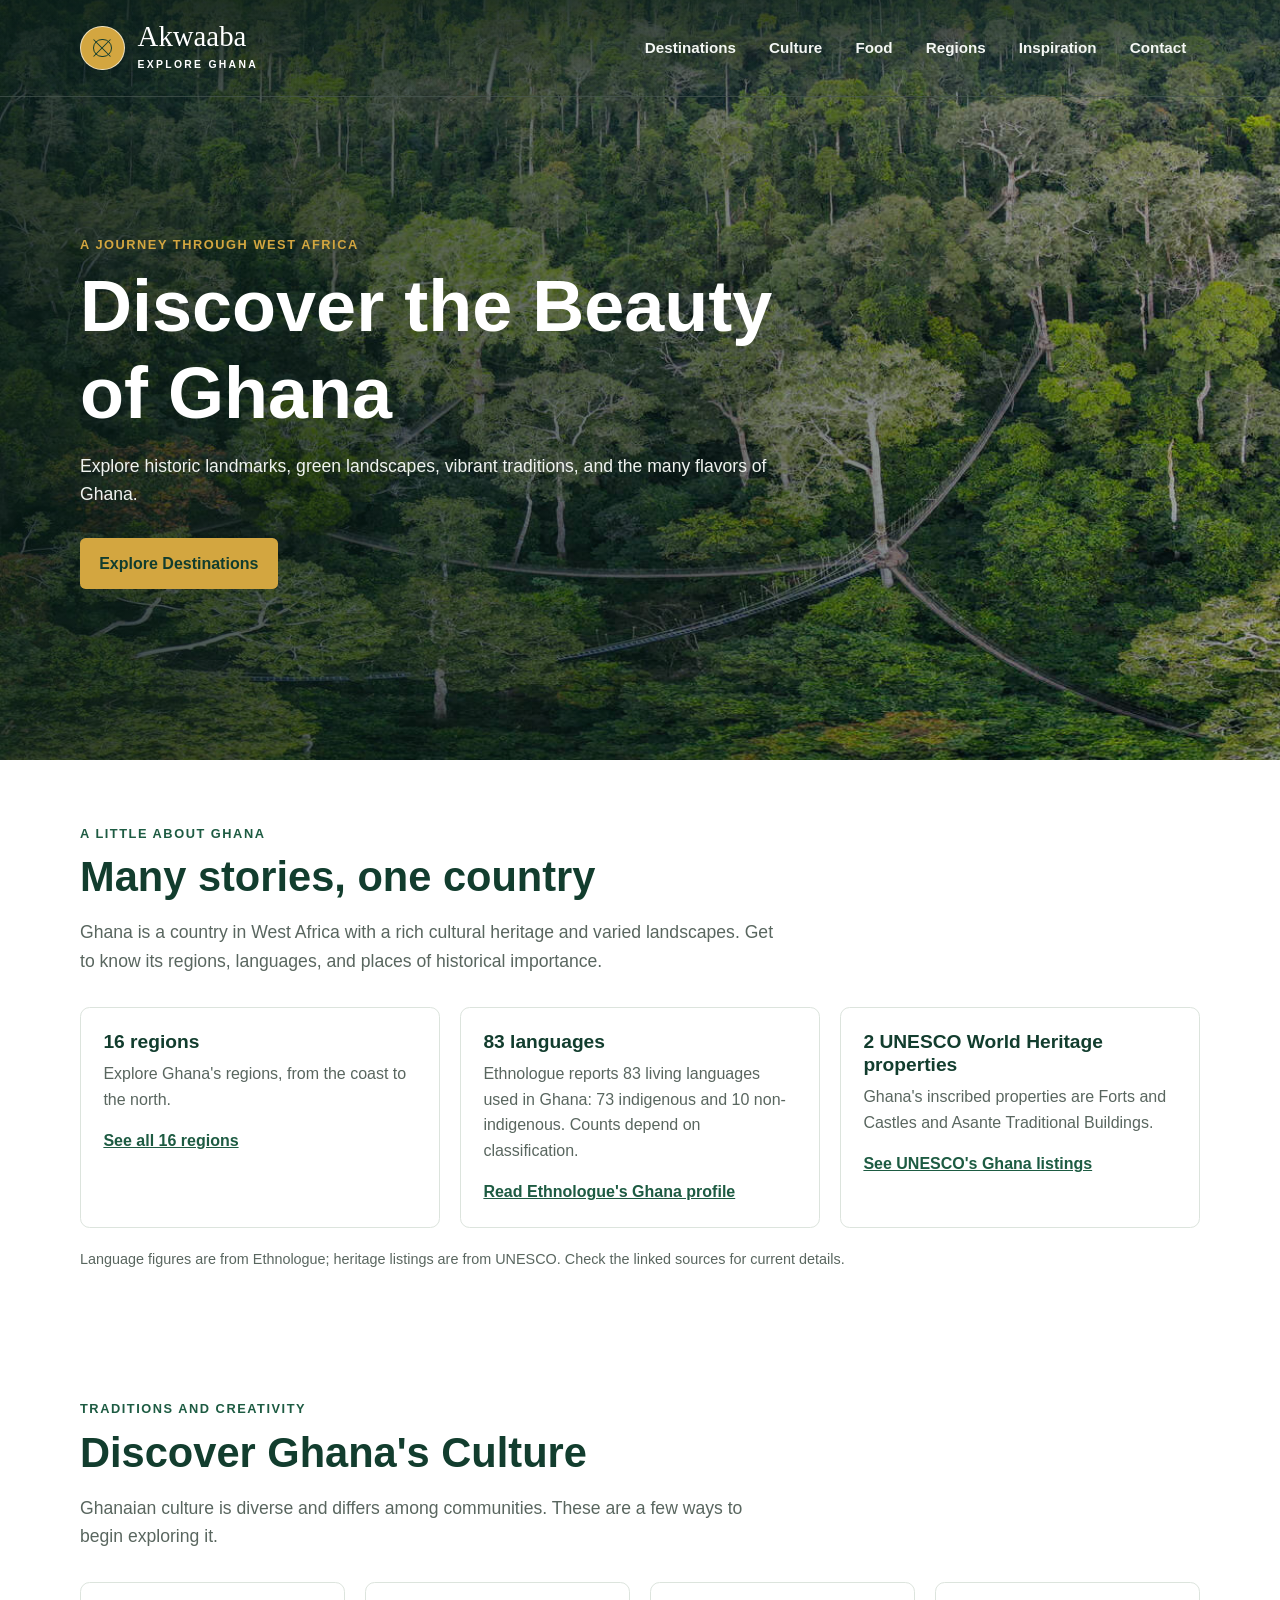
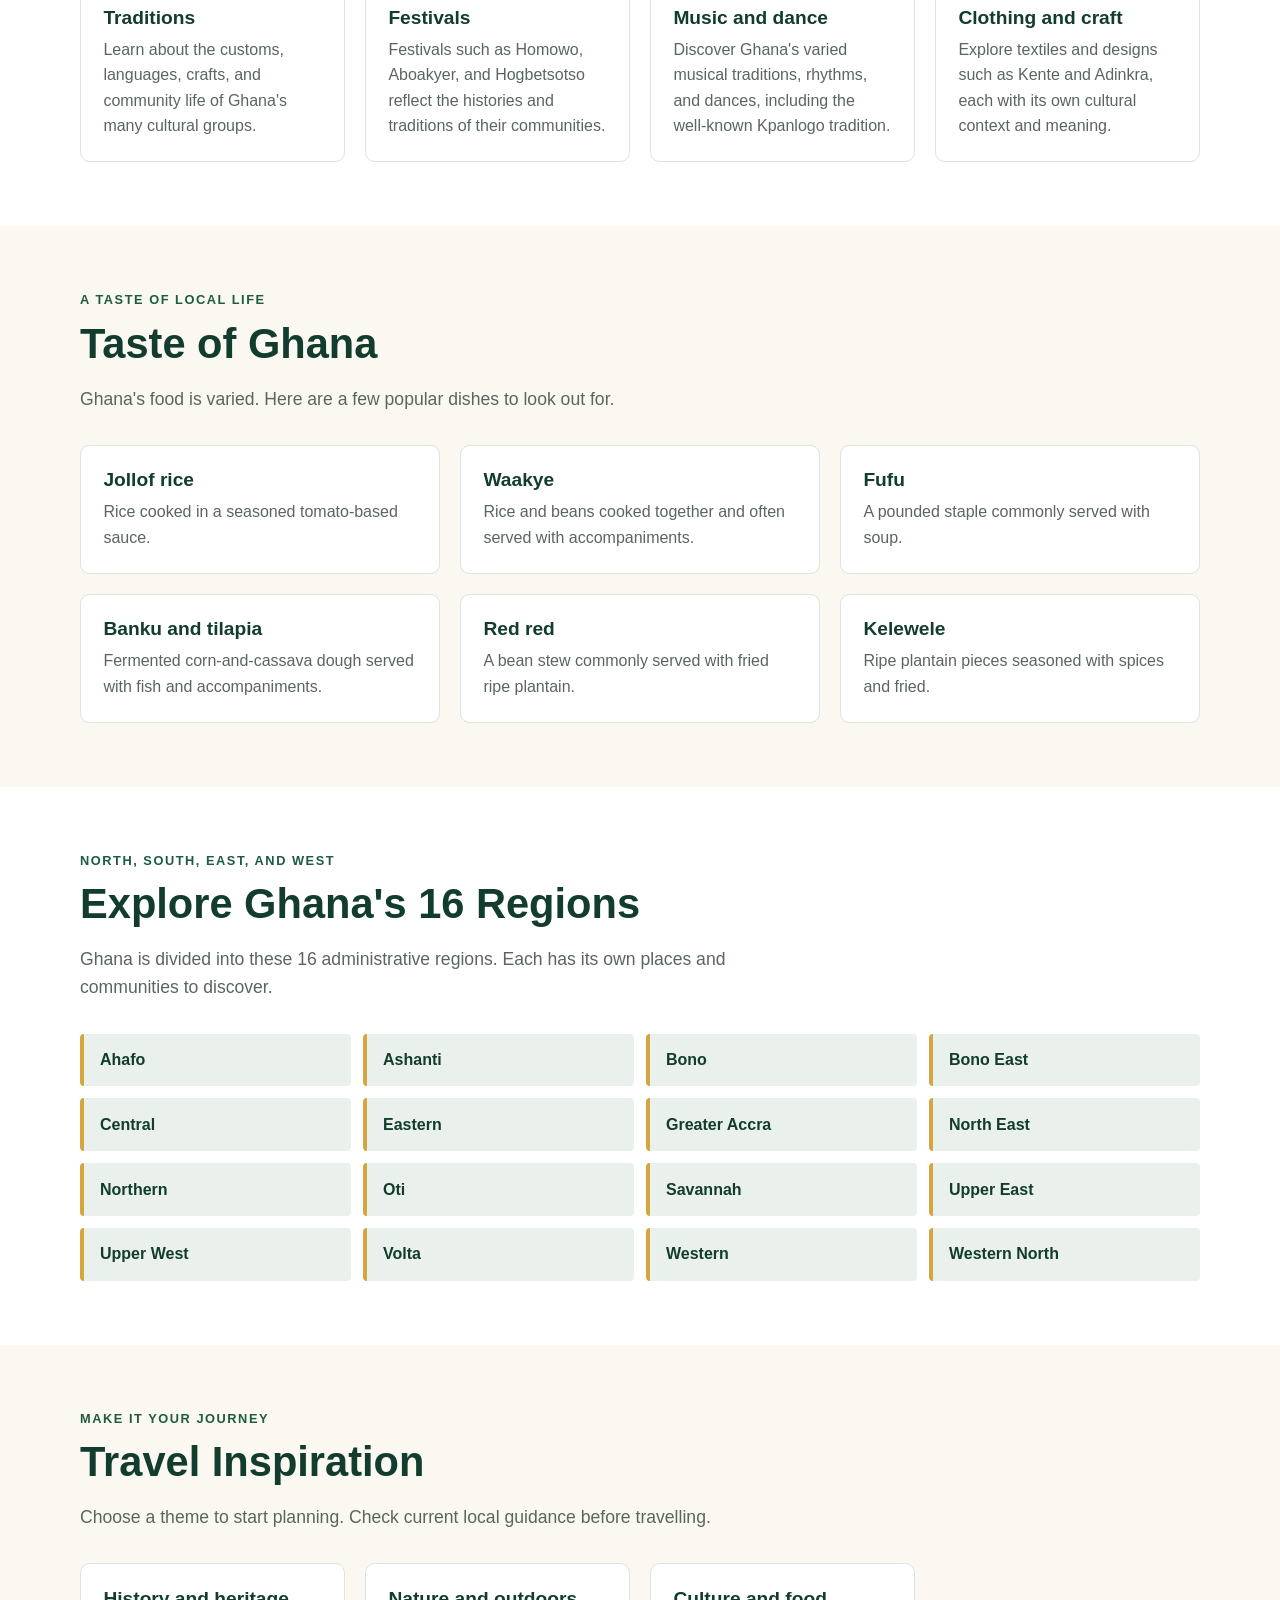
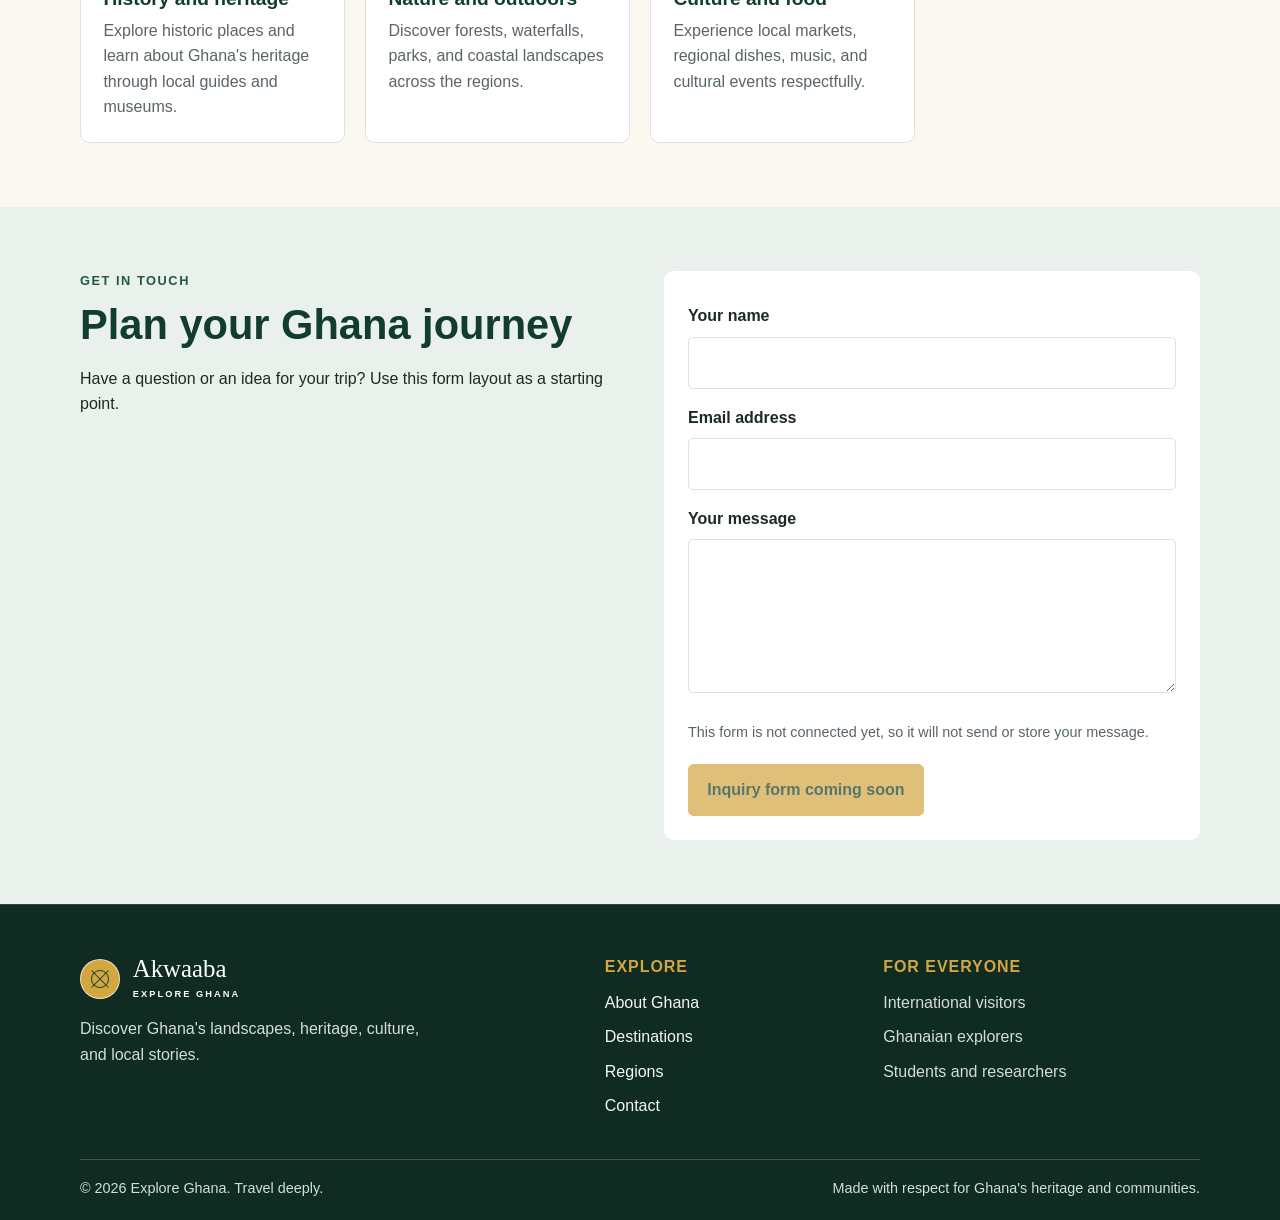
==== index.html @ a8bf970f "Add Explore Ghana tourism website Co-authored-by: Copilot <223556219+Copilot@users.noreply.github.co" ====
<!DOCTYPE html>
<html lang="en">
<head>
    <meta charset="UTF-8">
    <meta name="viewport" content="width=device-width, initial-scale=1.0">
    <title>Explore Ghana | Discover the Beauty of Ghana</title>
    <meta name="description" content="Explore Ghana's destinations, culture, food, regions, and heritage.">
    <link rel="stylesheet" href="index.css">
</head>
<body>
    <header class="site-header site-header--overlay">
        <div class="container header-content">
            <a class="brand" href="#home" aria-label="Akwaaba — Explore Ghana home">
                <span class="brand-mark" aria-hidden="true"><span></span></span>
                <span class="brand-copy">
                    <span class="brand-name">Akwaaba</span>
                    <span class="brand-tagline">Explore Ghana</span>
                </span>
            </a>
            <nav aria-label="Main navigation">
                <ul class="navigation">
                    <li><a href="destinations.html">Destinations</a></li>
                    <li><a href="#culture">Culture</a></li>
                    <li><a href="#food">Food</a></li>
                    <li><a href="#regions">Regions</a></li>
                    <li><a href="#inspiration">Inspiration</a></li>
                    <li><a href="#contact">Contact</a></li>
                </ul>
                <details class="mobile-menu">
                    <summary aria-label="Open or close the main menu">
                        <span class="menu-icon" aria-hidden="true"></span>
                    </summary>
                    <ul class="mobile-navigation">
                        <li><a href="destinations.html">Destinations</a></li>
                        <li><a href="#culture">Culture</a></li>
                        <li><a href="#food">Food</a></li>
                        <li><a href="#regions">Regions</a></li>
                        <li><a href="#inspiration">Inspiration</a></li>
                        <li><a href="#contact">Contact</a></li>
                    </ul>
                </details>
            </nav>
        </div>
    </header>

    <main>
        <section class="hero" id="home">
            <div class="container hero-content">
                <p class="eyebrow">A journey through West Africa</p>
                <h1>Discover the Beauty of Ghana</h1>
                <p class="hero-intro">Explore historic landmarks, green landscapes, vibrant traditions, and the many flavors of Ghana.</p>
                <a class="button" href="destinations.html">Explore Destinations</a>
            </div>
        </section>

        <section class="section" id="about">
            <div class="container">
                <p class="eyebrow">A little about Ghana</p>
                <h2>Many stories, one country</h2>
                <p class="section-intro">Ghana is a country in West Africa with a rich cultural heritage and varied landscapes. Get to know its regions, languages, and places of historical importance.</p>
                <div class="fact-grid">
                    <article class="fact-card">
                        <h3>16 regions</h3>
                        <p>Explore Ghana's regions, from the coast to the north.</p>
                        <a href="#regions">See all 16 regions</a>
                    </article>
                    <article class="fact-card">
                        <h3>83 languages</h3>
                        <p>Ethnologue reports 83 living languages used in Ghana: 73 indigenous and 10 non-indigenous. Counts depend on classification.</p>
                        <a href="https://www.ethnologue.com/country/GH/" target="_blank" rel="noopener noreferrer">Read Ethnologue's Ghana profile</a>
                    </article>
                    <article class="fact-card">
                        <h3>2 UNESCO World Heritage properties</h3>
                        <p>Ghana's inscribed properties are Forts and Castles and Asante Traditional Buildings.</p>
                        <a href="https://whc.unesco.org/en/statesparties/gh" target="_blank" rel="noopener noreferrer">See UNESCO's Ghana listings</a>
                    </article>
                </div>
                <p class="source-note">Language figures are from Ethnologue; heritage listings are from UNESCO. Check the linked sources for current details.</p>
            </div>
        </section>

        <section class="section" id="culture">
            <div class="container">
                <p class="eyebrow">Traditions and creativity</p>
                <h2>Discover Ghana's Culture</h2>
                <p class="section-intro">Ghanaian culture is diverse and differs among communities. These are a few ways to begin exploring it.</p>
                <div class="topic-grid">
                    <article class="topic-card">
                        <h3>Traditions</h3>
                        <p>Learn about the customs, languages, crafts, and community life of Ghana's many cultural groups.</p>
                    </article>
                    <article class="topic-card">
                        <h3>Festivals</h3>
                        <p>Festivals such as Homowo, Aboakyer, and Hogbetsotso reflect the histories and traditions of their communities.</p>
                    </article>
                    <article class="topic-card">
                        <h3>Music and dance</h3>
                        <p>Discover Ghana's varied musical traditions, rhythms, and dances, including the well-known Kpanlogo tradition.</p>
                    </article>
                    <article class="topic-card">
                        <h3>Clothing and craft</h3>
                        <p>Explore textiles and designs such as Kente and Adinkra, each with its own cultural context and meaning.</p>
                    </article>
                </div>
            </div>
        </section>

        <section class="section section-soft" id="food">
            <div class="container">
                <p class="eyebrow">A taste of local life</p>
                <h2>Taste of Ghana</h2>
                <p class="section-intro">Ghana's food is varied. Here are a few popular dishes to look out for.</p>
                <div class="food-list">
                    <article class="food-item">
                        <h3>Jollof rice</h3>
                        <p>Rice cooked in a seasoned tomato-based sauce.</p>
                    </article>
                    <article class="food-item">
                        <h3>Waakye</h3>
                        <p>Rice and beans cooked together and often served with accompaniments.</p>
                    </article>
                    <article class="food-item">
                        <h3>Fufu</h3>
                        <p>A pounded staple commonly served with soup.</p>
                    </article>
                    <article class="food-item">
                        <h3>Banku and tilapia</h3>
                        <p>Fermented corn-and-cassava dough served with fish and accompaniments.</p>
                    </article>
                    <article class="food-item">
                        <h3>Red red</h3>
                        <p>A bean stew commonly served with fried ripe plantain.</p>
                    </article>
                    <article class="food-item">
                        <h3>Kelewele</h3>
                        <p>Ripe plantain pieces seasoned with spices and fried.</p>
                    </article>
                </div>
            </div>
        </section>

        <section class="section" id="regions">
            <div class="container">
                <p class="eyebrow">North, south, east, and west</p>
                <h2>Explore Ghana's 16 Regions</h2>
                <p class="section-intro">Ghana is divided into these 16 administrative regions. Each has its own places and communities to discover.</p>
                <ul class="region-list">
                    <li><a href="destinations.html#region-ahafo">Ahafo</a></li>
                    <li><a href="destinations.html#region-ashanti">Ashanti</a></li>
                    <li><a href="destinations.html#region-bono">Bono</a></li>
                    <li><a href="destinations.html#region-bono-east">Bono East</a></li>
                    <li><a href="destinations.html#region-central">Central</a></li>
                    <li><a href="destinations.html#region-eastern">Eastern</a></li>
                    <li><a href="destinations.html#region-greater-accra">Greater Accra</a></li>
                    <li><a href="destinations.html#region-north-east">North East</a></li>
                    <li><a href="destinations.html#region-northern">Northern</a></li>
                    <li><a href="destinations.html#region-oti">Oti</a></li>
                    <li><a href="destinations.html#region-savannah">Savannah</a></li>
                    <li><a href="destinations.html#region-upper-east">Upper East</a></li>
                    <li><a href="destinations.html#region-upper-west">Upper West</a></li>
                    <li><a href="destinations.html#region-volta">Volta</a></li>
                    <li><a href="destinations.html#region-western">Western</a></li>
                    <li><a href="destinations.html#region-western-north">Western North</a></li>
                </ul>
            </div>
        </section>

        <section class="section section-soft" id="inspiration">
            <div class="container">
                <p class="eyebrow">Make it your journey</p>
                <h2>Travel Inspiration</h2>
                <p class="section-intro">Choose a theme to start planning. Check current local guidance before travelling.</p>
                <div class="topic-grid">
                    <article class="topic-card">
                        <h3>History and heritage</h3>
                        <p>Explore historic places and learn about Ghana's heritage through local guides and museums.</p>
                    </article>
                    <article class="topic-card">
                        <h3>Nature and outdoors</h3>
                        <p>Discover forests, waterfalls, parks, and coastal landscapes across the regions.</p>
                    </article>
                    <article class="topic-card">
                        <h3>Culture and food</h3>
                        <p>Experience local markets, regional dishes, music, and cultural events respectfully.</p>
                    </article>
                </div>
            </div>
        </section>

        <section class="section contact-section" id="contact">
            <div class="container contact-layout">
                <div>
                    <p class="eyebrow">Get in touch</p>
                    <h2>Plan your Ghana journey</h2>
                    <p>Have a question or an idea for your trip? Use this form layout as a starting point.</p>
                </div>
                <form class="contact-form" aria-describedby="form-note">
                    <label for="visitor-name">Your name</label>
                    <input id="visitor-name" name="name" type="text" autocomplete="name" required>

                    <label for="visitor-email">Email address</label>
                    <input id="visitor-email" name="email" type="email" autocomplete="email" required>

                    <label for="visitor-message">Your message</label>
                    <textarea id="visitor-message" name="message" rows="5" required></textarea>

                    <p id="form-note" class="form-note">This form is not connected yet, so it will not send or store your message.</p>
                    <button class="button" type="button" disabled>Inquiry form coming soon</button>
                </form>
            </div>
        </section>
    </main>

    <footer class="site-footer">
        <div class="container footer-content">
            <div class="footer-main">
                <div class="footer-about">
                    <a class="brand footer-brand" href="#home" aria-label="Akwaaba — Explore Ghana home">
                        <span class="brand-mark" aria-hidden="true"><span></span></span>
                        <span class="brand-copy">
                            <span class="brand-name">Akwaaba</span>
                            <span class="brand-tagline">Explore Ghana</span>
                        </span>
                    </a>
                    <p>Discover Ghana's landscapes, heritage, culture, and local stories.</p>
                </div>
                <nav class="footer-navigation" aria-label="Footer navigation">
                    <h2 class="footer-heading">Explore</h2>
                    <ul class="footer-links">
                        <li><a href="#about">About Ghana</a></li>
                        <li><a href="destinations.html">Destinations</a></li>
                        <li><a href="#regions">Regions</a></li>
                        <li><a href="#contact">Contact</a></li>
                    </ul>
                </nav>
                <div class="footer-navigation">
                    <h2 class="footer-heading">For everyone</h2>
                    <ul class="footer-links footer-audience">
                        <li>International visitors</li>
                        <li>Ghanaian explorers</li>
                        <li>Students and researchers</li>
                    </ul>
                </div>
            </div>
            <div class="footer-bottom">
                <p class="copyright">&copy; 2026 Explore Ghana. Travel deeply.</p>
                <p class="footer-respect">Made with respect for Ghana's heritage and communities.</p>
            </div>
        </div>
    </footer>
</body>
</html>
---- index.css ----
:root {
    color-scheme: light;
    --green-dark: #123d2e;
    --green: #1d5b42;
    --green-light: #eaf1ec;
    --gold: #d3a640;
    --cream: #faf8f1;
    --white: #ffffff;
    --ink: #1d2923;
    --muted: #59665f;
    --border: #dce4dd;
}

* {
    box-sizing: border-box;
}

html {
    scroll-behavior: smooth;
    scroll-padding-top: 6rem;
}

body {
    margin: 0;
    color: var(--ink);
    background-color: var(--white);
    font-family: Arial, Helvetica, sans-serif;
    line-height: 1.6;
}

a {
    color: var(--green);
}

a:hover {
    color: var(--green-dark);
}

a:focus-visible,
button:focus-visible,
input:focus-visible,
textarea:focus-visible,
summary:focus-visible {
    outline: 3px solid var(--gold);
    outline-offset: 3px;
}

.container {
    width: min(1120px, calc(100% - 2rem));
    margin: 0 auto;
}

.site-header {
    position: sticky;
    z-index: 10;
    top: 0;
    border-bottom: 1px solid rgb(255 255 255 / 18%);
    background: #123d2e;
    color: var(--white);
    box-shadow: 0 4px 18px rgb(18 61 46 / 12%);
}

.site-header--overlay {
    position: absolute;
    top: 0;
    right: 0;
    left: 0;
    background: linear-gradient(180deg, rgb(8 28 21 / 65%), rgb(8 28 21 / 8%));
    box-shadow: none;
}

.site-header--solid {
    border-bottom: 3px solid var(--gold);
    background: linear-gradient(110deg, #123d2e 0%, #174c36 55%, #1d5b42 100%);
}

.header-content {
    display: flex;
    align-items: center;
    justify-content: space-between;
    gap: 2rem;
    min-height: 6rem;
}

.brand {
    display: inline-flex;
    align-items: center;
    gap: 0.8rem;
    color: var(--white);
    text-decoration: none;
    white-space: nowrap;
}

.brand-mark {
    display: grid;
    width: 2.8rem;
    height: 2.8rem;
    place-items: center;
    border: 1px solid rgb(255 255 255 / 65%);
    border-radius: 50%;
    background-color: var(--gold);
}

.brand-mark span {
    position: relative;
    width: 1.15rem;
    height: 1.15rem;
    border: 1px solid var(--green-dark);
    border-radius: 50%;
}

.brand-mark span::before,
.brand-mark span::after {
    position: absolute;
    top: 50%;
    left: 50%;
    width: 1px;
    height: 1.5rem;
    background-color: var(--green-dark);
    content: "";
    transform: translate(-50%, -50%) rotate(45deg);
}

.brand-mark span::after {
    transform: translate(-50%, -50%) rotate(-45deg);
}

.brand-copy {
    display: flex;
    flex-direction: column;
    align-items: flex-start;
}

.brand-name {
    font-family: Georgia, "Times New Roman", serif;
    font-size: 1.8rem;
    line-height: 1;
}

.brand-tagline {
    margin-top: 0.35rem;
    font-size: 0.65rem;
    font-weight: 700;
    letter-spacing: 0.22em;
    text-transform: uppercase;
}

.brand:hover {
    color: var(--gold);
}

.site-header nav {
    margin-left: auto;
}

.navigation,
.footer-links,
.mobile-navigation {
    display: flex;
    flex-wrap: wrap;
    margin: 0;
    padding: 0;
    list-style: none;
}

.navigation {
    align-items: center;
    justify-content: flex-end;
    gap: 0.35rem;
}

.navigation a,
.footer-links a {
    display: inline-block;
    color: #f4f7f4;
    text-decoration: none;
}

.navigation a {
    padding: 0.55rem 0.8rem;
    border: 1px solid transparent;
    border-radius: 999px;
    font-size: 0.95rem;
    font-weight: 600;
    transition: background-color 180ms ease, border-color 180ms ease, color 180ms ease;
}

.navigation a:hover,
.footer-links a:hover {
    color: var(--gold);
}

.navigation a:hover,
.navigation a[aria-current="page"] {
    border-color: rgb(255 255 255 / 25%);
    background-color: rgb(255 255 255 / 10%);
    color: var(--white);
}

.mobile-menu {
    display: none;
    position: relative;
}

.mobile-menu summary {
    display: grid;
    width: 2.8rem;
    height: 2.8rem;
    place-items: center;
    border: 1px solid rgb(255 255 255 / 65%);
    border-radius: 50%;
    cursor: pointer;
    list-style: none;
}

.mobile-menu summary::-webkit-details-marker {
    display: none;
}

.menu-icon,
.menu-icon::before,
.menu-icon::after {
    display: block;
    width: 1.1rem;
    height: 2px;
    border-radius: 2px;
    background-color: var(--white);
}

.menu-icon {
    position: relative;
}

.menu-icon::before,
.menu-icon::after {
    position: absolute;
    left: 0;
    content: "";
}

.menu-icon::before {
    top: -0.35rem;
}

.menu-icon::after {
    top: 0.35rem;
}

.mobile-navigation {
    position: absolute;
    top: calc(100% + 0.75rem);
    right: 0;
    z-index: 12;
    min-width: 13rem;
    flex-direction: column;
    gap: 0.2rem;
    padding: 0.65rem;
    border: 1px solid rgb(255 255 255 / 15%);
    border-radius: 0.6rem;
    background-color: var(--green-dark);
    box-shadow: 0 12px 30px rgb(0 0 0 / 25%);
}

.mobile-navigation a {
    display: block;
    padding: 0.65rem 0.75rem;
    border-radius: 0.3rem;
    color: var(--white);
    text-decoration: none;
}

.mobile-navigation a:hover,
.mobile-navigation a[aria-current="page"] {
    background-color: rgb(255 255 255 / 10%);
    color: var(--gold);
}

.hero {
    padding: 4rem 0 3rem;
    background-color: var(--cream);
}

.hero:not(.destination-hero) {
    display: flex;
    min-height: min(760px, 100svh);
    align-items: center;
    padding: 9rem 0 5rem;
    background-color: var(--green-dark);
    background-image:
        linear-gradient(90deg, rgb(8 28 21 / 78%), rgb(8 28 21 / 33%)),
        url("images/Kakum National park/01.jpg");
    background-position: center;
    background-size: cover;
    color: var(--white);
}

.hero-content {
    padding-bottom: 2rem;
}

.hero:not(.destination-hero) .hero-content {
    padding-bottom: 0;
}

.hero:not(.destination-hero) h1 {
    color: var(--white);
}

.hero:not(.destination-hero) .eyebrow {
    color: var(--gold);
}

.hero:not(.destination-hero) .hero-intro {
    color: #f0f3f0;
}

.eyebrow {
    margin: 0 0 0.5rem;
    color: var(--green);
    font-size: 0.8rem;
    font-weight: 700;
    letter-spacing: 0.12em;
    text-transform: uppercase;
}

h1,
h2,
h3,
p {
    margin-top: 0;
}

h1,
h2,
h3 {
    line-height: 1.2;
}

h1 {
    max-width: 760px;
    margin-bottom: 1rem;
    color: var(--green-dark);
    font-size: clamp(2.4rem, 6vw, 4.5rem);
}

h2 {
    margin-bottom: 1rem;
    color: var(--green-dark);
    font-size: clamp(1.8rem, 4vw, 2.6rem);
}

h3 {
    margin-bottom: 0.5rem;
    color: var(--green-dark);
    font-size: 1.2rem;
}

.hero-intro,
.section-intro {
    max-width: 700px;
    color: var(--muted);
    font-size: 1.1rem;
}

.button {
    display: inline-block;
    margin-top: 0.75rem;
    padding: 0.8rem 1.2rem;
    border: 0;
    border-radius: 0.35rem;
    background-color: var(--gold);
    color: var(--green-dark);
    font: inherit;
    font-weight: 700;
    text-align: center;
    text-decoration: none;
    transition: background-color 180ms ease, transform 180ms ease;
}

.button:hover {
    transform: translateY(-2px);
    background-color: #e2bb5d;
    color: var(--green-dark);
}

.button:disabled {
    cursor: not-allowed;
    opacity: 0.7;
    transform: none;
}

.photo-placeholder {
    display: grid;
    min-height: 210px;
    place-items: center;
    padding: 1.25rem;
    border-radius: 0.6rem;
    background: linear-gradient(135deg, #dce8df, #b9d0be 55%, #e8d8a8);
    color: var(--green-dark);
    text-align: center;
}

.photo-placeholder p {
    margin: 0;
    padding: 0.5rem 0.75rem;
    border-radius: 0.25rem;
    background-color: rgb(255 255 255 / 85%);
    font-weight: 700;
}

.section {
    padding: 4rem 0;
}

.section-soft {
    background-color: var(--cream);
}

.fact-grid,
.card-grid,
.topic-grid,
.food-list {
    display: grid;
    gap: 1.25rem;
    margin-top: 2rem;
}

.fact-grid {
    grid-template-columns: repeat(3, minmax(0, 1fr));
}

.fact-card,
.destination-card,
.topic-card,
.food-item {
    overflow: hidden;
    border: 1px solid var(--border);
    border-radius: 0.6rem;
    background-color: var(--white);
}

.fact-card,
.topic-card,
.food-item {
    padding: 1.4rem;
}

.fact-card p,
.destination-card p,
.topic-card p,
.food-item p {
    color: var(--muted);
}

.fact-card a {
    font-weight: 700;
}

.source-note,
.form-note {
    margin: 1.25rem 0 0;
    color: var(--muted);
    font-size: 0.9rem;
}

.card-grid {
    grid-template-columns: repeat(2, minmax(0, 1fr));
}

.card-content {
    padding: 1.25rem;
}

.card-content p:last-child,
.fact-card p:last-child,
.topic-card p:last-child,
.food-item p:last-child {
    margin-bottom: 0;
}

.card-location {
    margin-bottom: 0.4rem;
    color: var(--green);
    font-size: 0.85rem;
    font-weight: 700;
}

.topic-grid {
    grid-template-columns: repeat(4, minmax(0, 1fr));
}

.food-list {
    grid-template-columns: repeat(3, minmax(0, 1fr));
}

.region-list {
    display: grid;
    grid-template-columns: repeat(4, minmax(0, 1fr));
    gap: 0.75rem;
    margin: 2rem 0 0;
    padding: 0;
    list-style: none;
}

.region-list li {
    padding: 0.85rem 1rem;
    border-left: 4px solid var(--gold);
    border-radius: 0.25rem;
    background-color: var(--green-light);
    font-weight: 700;
}

.region-list a {
    display: block;
    color: var(--green-dark);
    text-decoration: none;
}

.region-list a:hover {
    color: var(--green);
    text-decoration: underline;
}

.destination-hero {
    padding: 3rem 0 1rem;
    background-color: var(--white);
}

.destination-hero .hero-content {
    padding-bottom: 0;
    text-align: center;
}

.destination-hero h1 {
    max-width: none;
    margin-bottom: 0.55rem;
    color: #111111;
    font-size: clamp(2rem, 4vw, 3rem);
}

.destination-hero h1 span {
    color: #efa51a;
}

.destination-hero .hero-intro {
    max-width: none;
    margin-bottom: 0;
    color: #737681;
    font-size: 1.05rem;
}

.region-picker-section {
    padding: 1.5rem 0 4rem;
}

.region-picker {
    display: grid;
    grid-template-columns: repeat(3, minmax(0, 1fr));
    gap: 1.25rem;
}

.region-card {
    position: relative;
    display: block;
    overflow: hidden;
    aspect-ratio: 1 / 1.05;
    border-radius: 1.25rem;
    background: linear-gradient(145deg, #617b62, #1d392c 70%);
    box-shadow: 0 5px 12px rgb(22 34 27 / 22%);
    color: var(--white);
    isolation: isolate;
    text-decoration: none;
    transition: box-shadow 180ms ease, transform 180ms ease;
}

.region-card::after {
    position: absolute;
    z-index: 1;
    background: linear-gradient(180deg, transparent 35%, rgb(0 0 0 / 82%) 100%);
    content: "";
    inset: 0;
}

.region-card img {
    position: absolute;
    z-index: -1;
    width: 100%;
    height: 100%;
    object-fit: cover;
    transition: transform 250ms ease;
}

.region-card:hover {
    box-shadow: 0 10px 24px rgb(22 34 27 / 26%);
    color: var(--white);
    transform: translateY(-3px);
}

.region-card:hover img {
    transform: scale(1.04);
}

.region-card:focus-visible {
    outline-offset: 4px;
}

.region-card-placeholder {
    position: absolute;
    display: grid;
    width: 100%;
    height: 100%;
    place-items: center;
    padding: 1rem;
    color: rgb(255 255 255 / 78%);
    font-size: 0.9rem;
    text-align: center;
}

.region-card-content {
    position: absolute;
    z-index: 2;
    right: 1.25rem;
    bottom: 1.25rem;
    left: 1.25rem;
    display: grid;
    gap: 0.55rem;
}

.region-card-name {
    font-size: clamp(0.95rem, 1.4vw, 1.2rem);
    font-weight: 700;
    line-height: 1.35;
    text-transform: uppercase;
}

.region-card-action {
    display: inline-flex;
    align-items: center;
    gap: 0.5rem;
    font-size: 0.95rem;
    font-weight: 600;
}

.region-card-action span {
    font-size: 1.3rem;
    line-height: 1;
}

.destination-list-heading {
    font-size: clamp(1.7rem, 3vw, 2.2rem);
}

.region-destinations {
    padding-top: 2rem;
    scroll-margin-top: 6rem;
}

.region-destinations h2 {
    padding-bottom: 0.5rem;
    border-bottom: 2px solid var(--gold);
}

.region-empty {
    color: var(--muted);
}

.destination-list {
    display: grid;
    grid-template-columns: repeat(2, minmax(0, 1fr));
    align-items: start;
    gap: 1rem;
    margin: 1.25rem 0 2rem;
}

.destination-card {
    scroll-margin-top: 6rem;
}

.destination-card summary {
    display: flex;
    align-items: baseline;
    justify-content: space-between;
    gap: 0.75rem;
    padding: 1.25rem;
    color: var(--green-dark);
    cursor: pointer;
    font-size: 1.1rem;
    font-weight: 700;
    list-style: none;
}

.destination-card summary::-webkit-details-marker {
    display: none;
}

.destination-card summary::after {
    color: var(--green);
    content: "+";
    font-size: 1.4rem;
}

.destination-card[open] summary::after {
    content: "−";
}

.destination-card summary:hover {
    background-color: var(--green-light);
}

.destination-card summary .card-location {
    flex-shrink: 0;
    font-size: 0.85rem;
}

.detail-content {
    padding: 1.25rem;
    border-top: 1px solid var(--border);
}

.detail-content h3 {
    margin-top: 1rem;
    font-size: 1rem;
}

.detail-content h3:first-child {
    margin-top: 0;
}

.photo-file-list {
    display: grid;
    grid-template-columns: repeat(3, minmax(0, 1fr));
    gap: 0.75rem;
    margin: 0;
    padding: 0;
    list-style: none;
}

.photo-file-list li {
    display: grid;
    min-height: 100px;
    place-items: center;
    padding: 0.75rem;
    border-radius: 0.35rem;
    background: linear-gradient(135deg, #dce8df, #b9d0be 55%, #e8d8a8);
    color: var(--green-dark);
    font-size: 0.8rem;
    font-weight: 700;
    overflow-wrap: anywhere;
    text-align: center;
}

.photo-gallery {
    display: grid;
    grid-template-columns: repeat(3, minmax(0, 1fr));
    gap: 0.75rem;
}

.photo-gallery figure {
    margin: 0;
    overflow: hidden;
    border: 1px solid var(--border);
    border-radius: 0.35rem;
    background-color: var(--cream);
}

.photo-gallery img {
    display: block;
    width: 100%;
    aspect-ratio: 4 / 3;
    object-fit: cover;
}

.photo-gallery figcaption {
    padding: 0.5rem;
    color: var(--muted);
    font-size: 0.85rem;
}

.text-link {
    font-weight: 700;
}

.read-more {
    margin-bottom: 1.25rem;
    font-size: 0.95rem;
    font-weight: 700;
}

.contact-section {
    background-color: var(--green-light);
}

.contact-layout {
    display: grid;
    grid-template-columns: 1fr 1fr;
    align-items: start;
    gap: 3rem;
}

.contact-form {
    display: grid;
    gap: 0.5rem;
    padding: 1.5rem;
    border-radius: 0.6rem;
    background-color: var(--white);
}

.contact-form label {
    margin-top: 0.5rem;
    font-weight: 700;
}

.contact-form input,
.contact-form textarea {
    width: 100%;
    padding: 0.75rem;
    border: 1px solid var(--border);
    border-radius: 0.3rem;
    color: var(--ink);
    font: inherit;
}

.contact-form textarea {
    resize: vertical;
}

.contact-form .button {
    justify-self: start;
}

.site-footer {
    position: relative;
    overflow: hidden;
    padding: 3.25rem 0 1.25rem;
    border-top: 1px solid rgb(255 255 255 / 12%);
    background: #102b22;
    color: var(--white);
}

.footer-main {
    display: grid;
    grid-template-columns: minmax(0, 1.4fr) minmax(160px, 0.7fr) minmax(190px, 0.9fr);
    gap: 2rem;
    padding-bottom: 2.5rem;
}

.footer-about {
    max-width: 420px;
}

.footer-brand {
    margin-bottom: 0.9rem;
}

.footer-brand .brand-mark {
    width: 2.5rem;
    height: 2.5rem;
}

.footer-brand .brand-name {
    font-size: 1.55rem;
}

.footer-brand .brand-tagline {
    font-size: 0.58rem;
}

.footer-about p {
    max-width: 360px;
    margin-bottom: 0;
    color: #d3ded7;
}

.footer-heading {
    margin: 0 0 0.9rem;
    color: var(--gold);
    font-size: 1rem;
    letter-spacing: 0.06em;
    text-transform: uppercase;
}

.footer-links {
    flex-direction: column;
    align-items: flex-start;
    gap: 0.55rem;
}

.footer-audience {
    color: #d3ded7;
}

.footer-bottom {
    display: flex;
    align-items: center;
    justify-content: space-between;
    gap: 1rem;
    padding-top: 1.1rem;
    border-top: 1px solid rgb(255 255 255 / 20%);
}

.copyright,
.footer-respect {
    margin: 0;
    color: #d3ded7;
    font-size: 0.9rem;
}

@media (max-width: 800px) {
    .header-content {
        align-items: center;
        gap: 1rem;
        min-height: 5.25rem;
        padding: 0.6rem 0;
    }

    .site-header nav {
        width: auto;
        margin-left: auto;
    }

    .navigation {
        display: none;
    }

    .mobile-menu {
        display: block;
    }

    .fact-grid,
    .topic-grid {
        grid-template-columns: repeat(2, minmax(0, 1fr));
    }

    .region-list {
        grid-template-columns: repeat(3, minmax(0, 1fr));
    }

    .region-picker {
        grid-template-columns: repeat(2, minmax(0, 1fr));
    }

    .footer-main {
        grid-template-columns: 1.2fr 0.8fr;
    }

    .footer-about {
        grid-column: 1 / -1;
    }

    .destination-list {
        grid-template-columns: 1fr;
    }

    .photo-gallery {
        grid-template-columns: repeat(2, minmax(0, 1fr));
    }
}

@media (max-width: 560px) {
    .hero:not(.destination-hero) {
        min-height: 80svh;
        padding: 8rem 0 4rem;
        background-position: 58% center;
    }

    .hero.destination-hero,
    .section {
        padding: 3rem 0;
    }

    .region-picker-section {
        padding: 0 0 3rem;
    }

    .region-picker {
        gap: 0.8rem;
    }

    .region-card {
        aspect-ratio: 0.9 / 1;
        border-radius: 0.85rem;
    }

    .region-card-content {
        right: 0.75rem;
        bottom: 0.8rem;
        left: 0.75rem;
        gap: 0.35rem;
    }

    .region-card-name,
    .region-card-action {
        font-size: 0.82rem;
    }

    .region-card-action {
        gap: 0.25rem;
    }

    .brand-mark {
        width: 2.45rem;
        height: 2.45rem;
    }

    .brand-name {
        font-size: 1.55rem;
    }

    .brand-tagline {
        font-size: 0.58rem;
    }

    .card-grid,
    .fact-grid,
    .topic-grid,
    .food-list,
    .contact-layout {
        grid-template-columns: 1fr;
    }

    .region-list {
        grid-template-columns: repeat(2, minmax(0, 1fr));
    }

    .photo-file-list,
    .photo-gallery {
        grid-template-columns: 1fr;
    }

    .footer-main {
        grid-template-columns: 1fr;
        gap: 2rem;
        padding-bottom: 1.75rem;
    }

    .footer-about {
        grid-column: auto;
    }

    .footer-bottom {
        align-items: flex-start;
        flex-direction: column;
    }
}

@media (prefers-reduced-motion: reduce) {
    html {
        scroll-behavior: auto;
    }

    *,
    *::before,
    *::after {
        transition-duration: 0.01ms !important;
    }
}
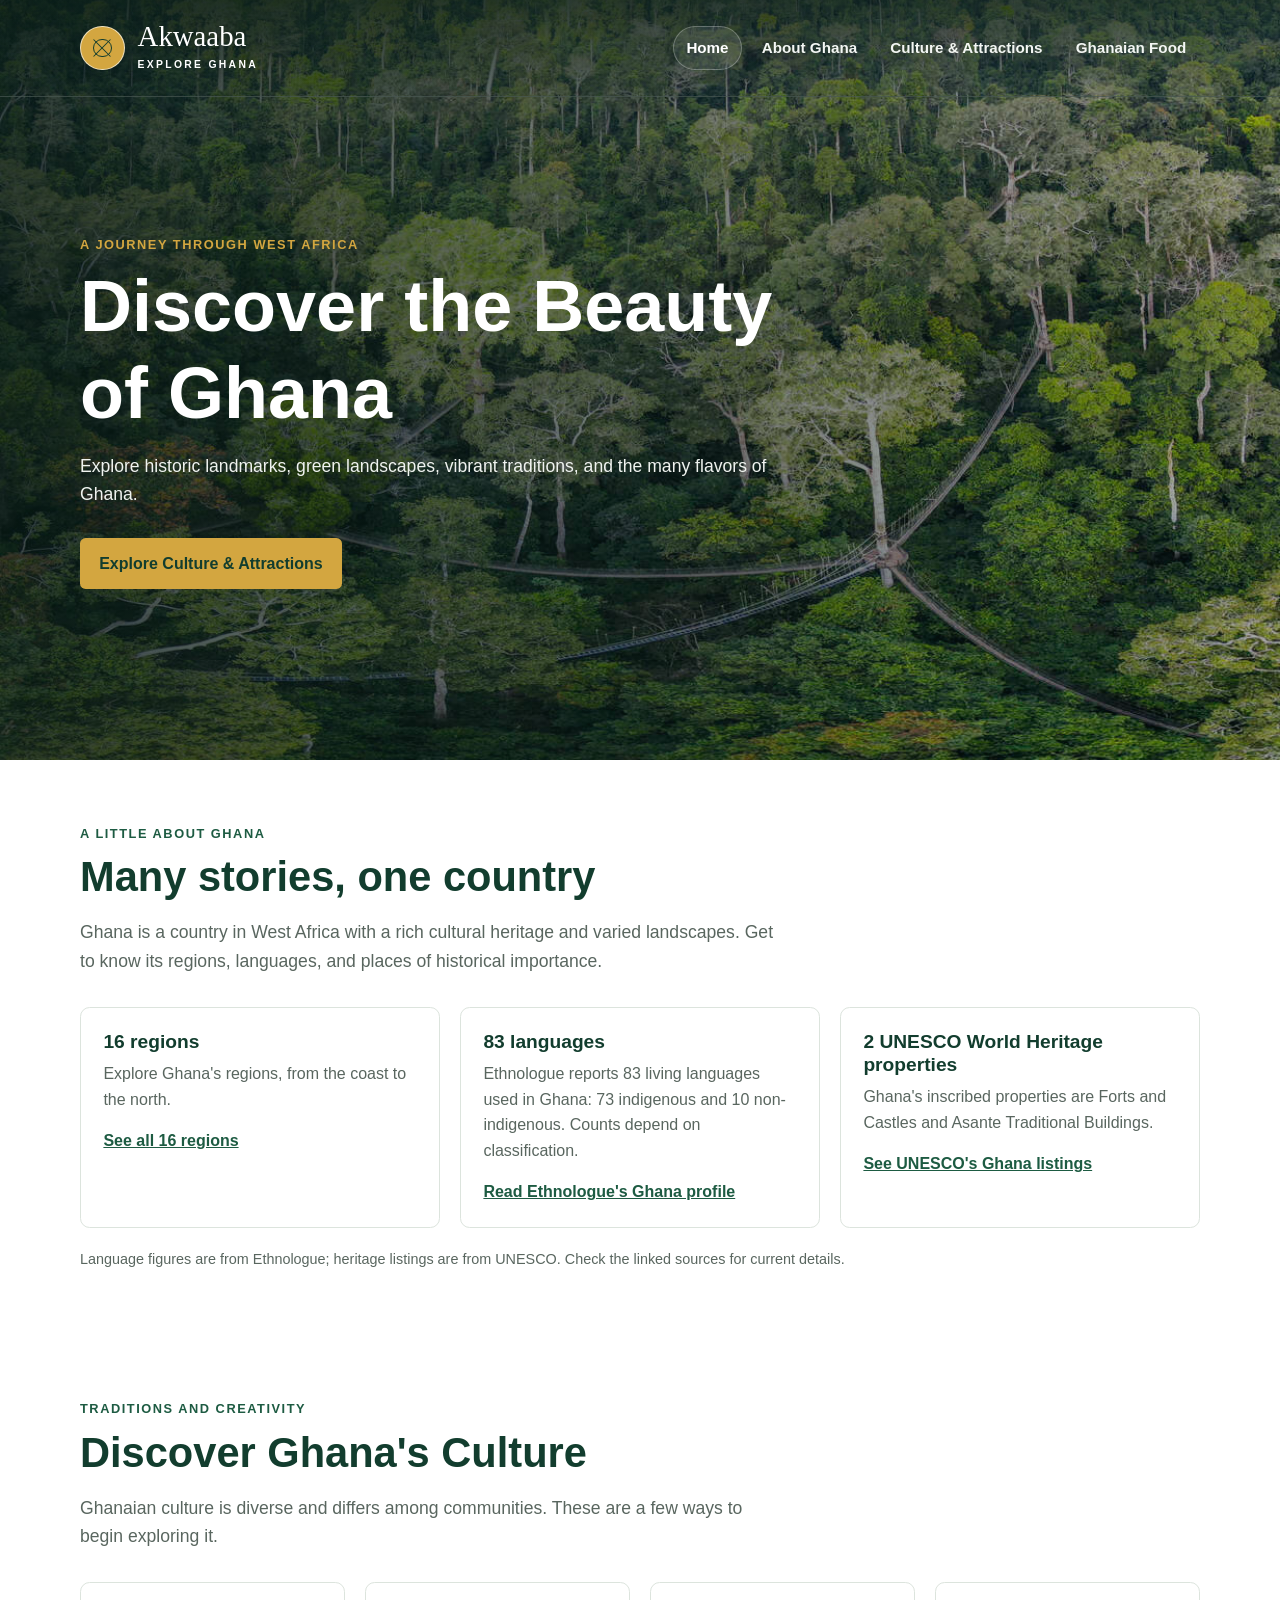
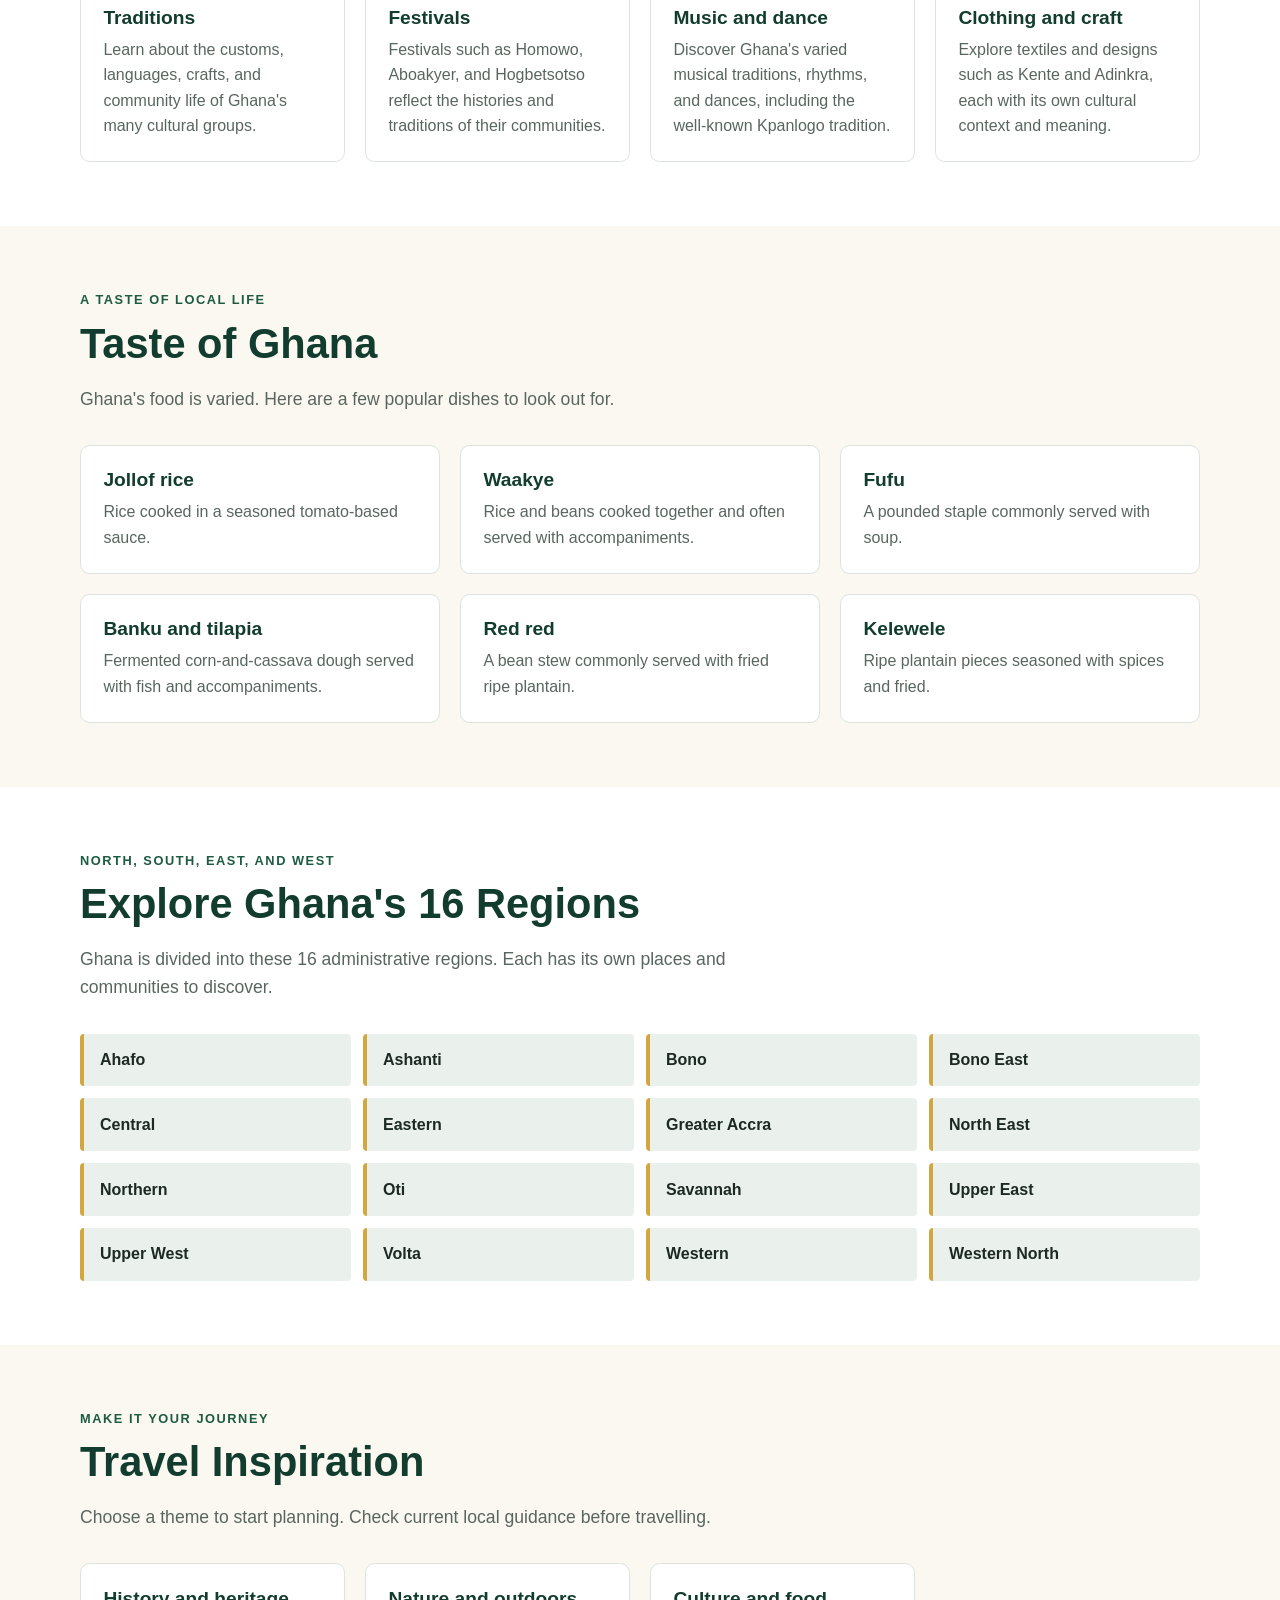
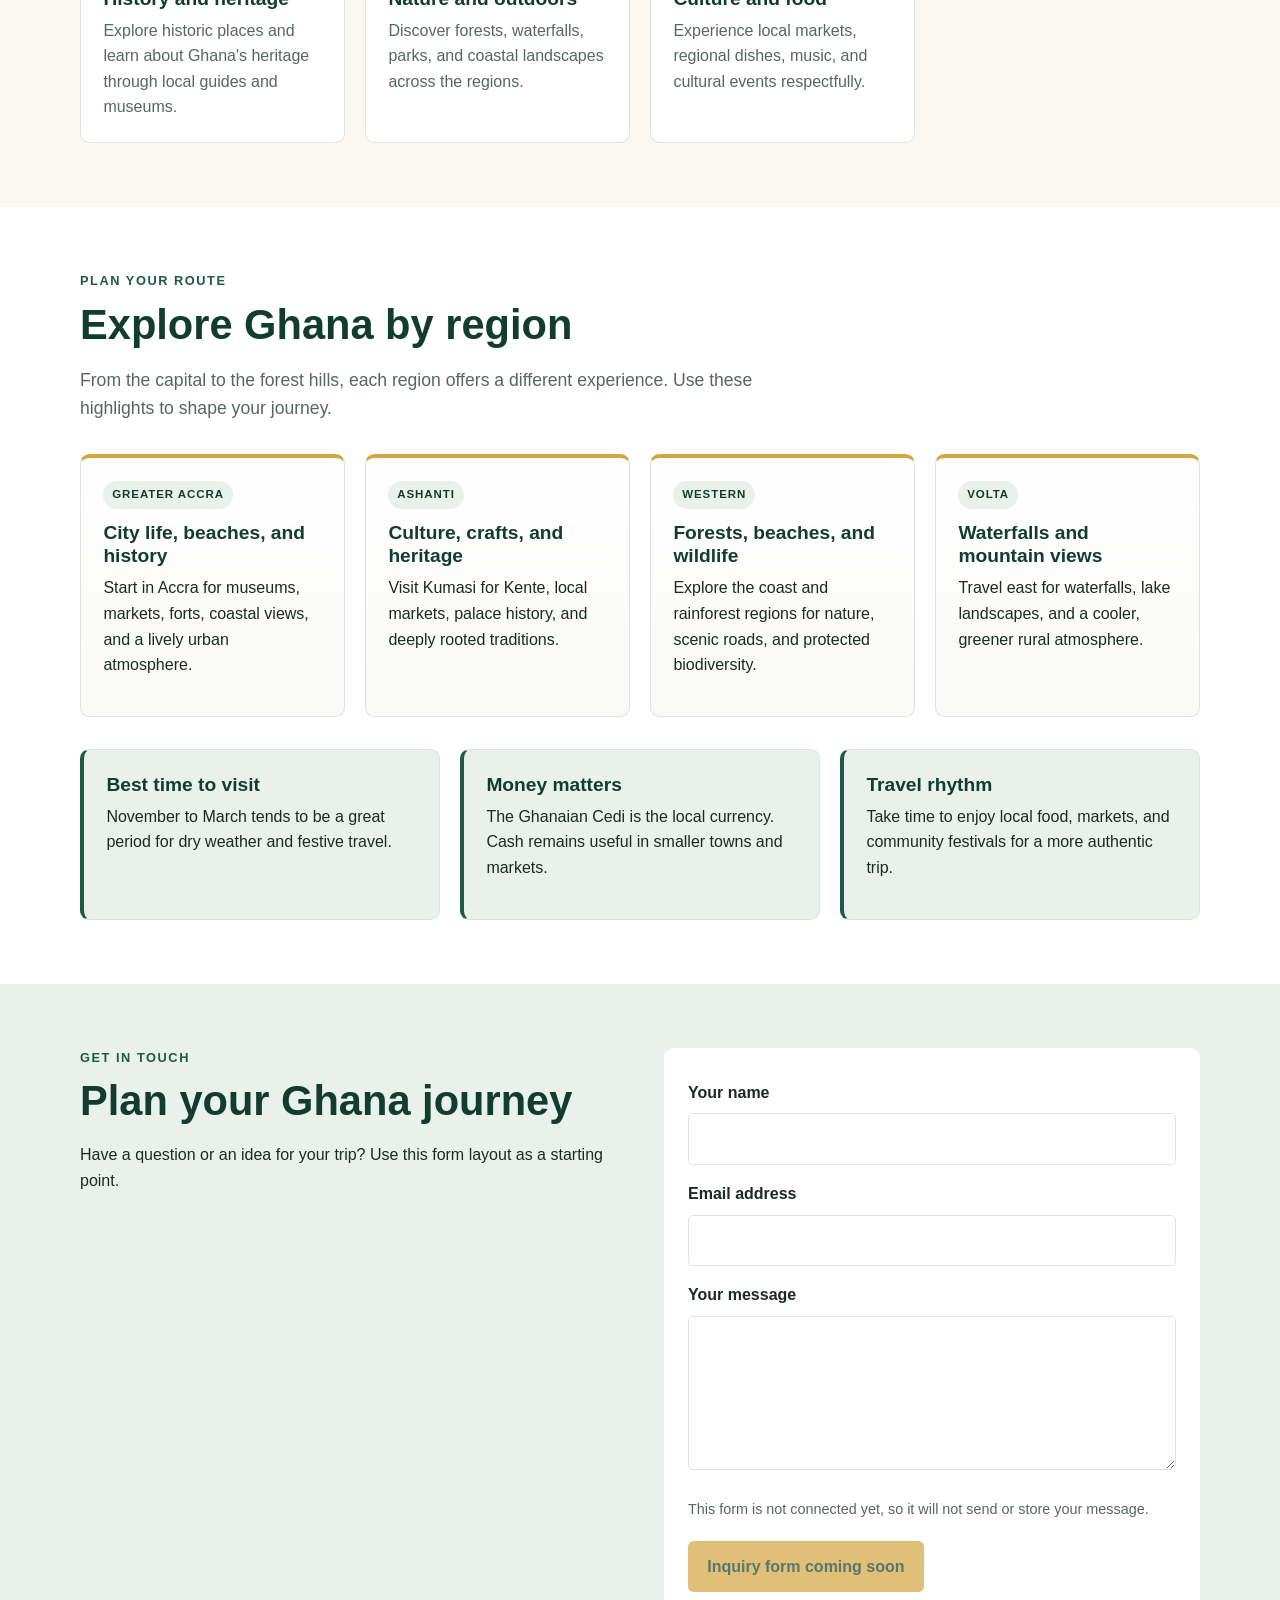
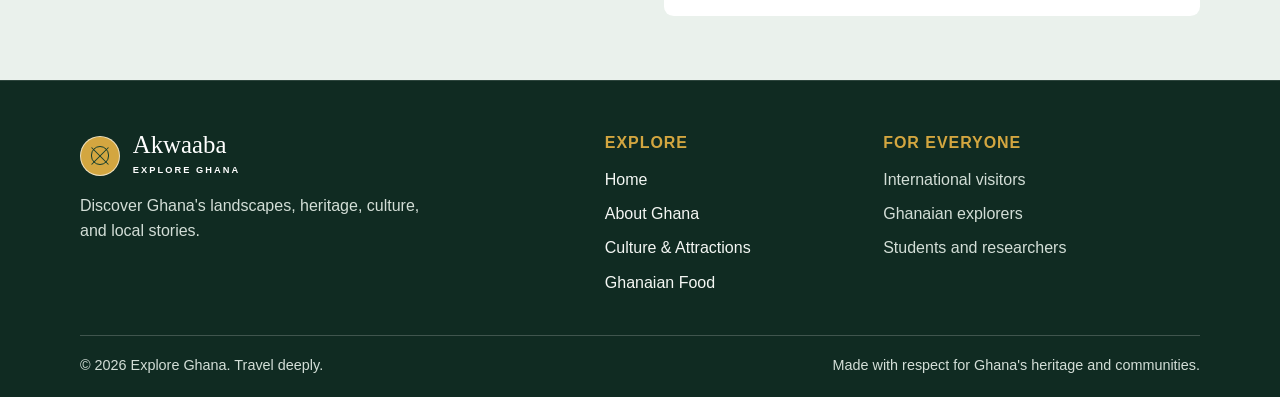
==== commit 39cc1674: "Add Ghana travel website pages and content" ====
--- a/index.html
+++ b/index.html
@@ -4,13 +4,13 @@
     <meta charset="UTF-8">
     <meta name="viewport" content="width=device-width, initial-scale=1.0">
     <title>Explore Ghana | Discover the Beauty of Ghana</title>
-    <meta name="description" content="Explore Ghana's destinations, culture, food, regions, and heritage.">
-    <link rel="stylesheet" href="index.css">
+    <meta name="description" content="Explore Ghana's  culture, food, regions, and heritage.">
+    <link rel="stylesheet" href="style.css">
 </head>
 <body>
     <header class="site-header site-header--overlay">
         <div class="container header-content">
-            <a class="brand" href="#home" aria-label="Akwaaba — Explore Ghana home">
+            <a class="brand" href="index.html" aria-label="Akwaaba — Explore Ghana home">
                 <span class="brand-mark" aria-hidden="true"><span></span></span>
                 <span class="brand-copy">
                     <span class="brand-name">Akwaaba</span>
@@ -19,24 +19,20 @@
             </a>
             <nav aria-label="Main navigation">
                 <ul class="navigation">
-                    <li><a href="destinations.html">Destinations</a></li>
-                    <li><a href="#culture">Culture</a></li>
-                    <li><a href="#food">Food</a></li>
-                    <li><a href="#regions">Regions</a></li>
-                    <li><a href="#inspiration">Inspiration</a></li>
-                    <li><a href="#contact">Contact</a></li>
+                    <li><a href="index.html" aria-current="page">Home</a></li>
+                    <li><a href="about.html">About Ghana</a></li>
+                    <li><a href="culture.html">Culture &amp; Attractions</a></li>
+                    <li><a href="food.html">Ghanaian Food</a></li>
                 </ul>
                 <details class="mobile-menu">
                     <summary aria-label="Open or close the main menu">
                         <span class="menu-icon" aria-hidden="true"></span>
                     </summary>
                     <ul class="mobile-navigation">
-                        <li><a href="destinations.html">Destinations</a></li>
-                        <li><a href="#culture">Culture</a></li>
-                        <li><a href="#food">Food</a></li>
-                        <li><a href="#regions">Regions</a></li>
-                        <li><a href="#inspiration">Inspiration</a></li>
-                        <li><a href="#contact">Contact</a></li>
+                        <li><a href="index.html" aria-current="page">Home</a></li>
+                        <li><a href="about.html">About Ghana</a></li>
+                        <li><a href="culture.html">Culture &amp; Attractions</a></li>
+                        <li><a href="food.html">Ghanaian Food</a></li>
                     </ul>
                 </details>
             </nav>
@@ -49,7 +45,7 @@
                 <p class="eyebrow">A journey through West Africa</p>
                 <h1>Discover the Beauty of Ghana</h1>
                 <p class="hero-intro">Explore historic landmarks, green landscapes, vibrant traditions, and the many flavors of Ghana.</p>
-                <a class="button" href="destinations.html">Explore Destinations</a>
+                <a class="button" href="culture.html">Explore Culture &amp; Attractions</a>
             </div>
         </section>
 
@@ -145,22 +141,22 @@
                 <h2>Explore Ghana's 16 Regions</h2>
                 <p class="section-intro">Ghana is divided into these 16 administrative regions. Each has its own places and communities to discover.</p>
                 <ul class="region-list">
-                    <li><a href="destinations.html#region-ahafo">Ahafo</a></li>
-                    <li><a href="destinations.html#region-ashanti">Ashanti</a></li>
-                    <li><a href="destinations.html#region-bono">Bono</a></li>
-                    <li><a href="destinations.html#region-bono-east">Bono East</a></li>
-                    <li><a href="destinations.html#region-central">Central</a></li>
-                    <li><a href="destinations.html#region-eastern">Eastern</a></li>
-                    <li><a href="destinations.html#region-greater-accra">Greater Accra</a></li>
-                    <li><a href="destinations.html#region-north-east">North East</a></li>
-                    <li><a href="destinations.html#region-northern">Northern</a></li>
-                    <li><a href="destinations.html#region-oti">Oti</a></li>
-                    <li><a href="destinations.html#region-savannah">Savannah</a></li>
-                    <li><a href="destinations.html#region-upper-east">Upper East</a></li>
-                    <li><a href="destinations.html#region-upper-west">Upper West</a></li>
-                    <li><a href="destinations.html#region-volta">Volta</a></li>
-                    <li><a href="destinations.html#region-western">Western</a></li>
-                    <li><a href="destinations.html#region-western-north">Western North</a></li>
+                    <li>Ahafo</li>
+                    <li>Ashanti</li>
+                    <li>Bono</li>
+                    <li>Bono East</li>
+                    <li>Central</li>
+                    <li>Eastern</li>
+                    <li>Greater Accra</li>
+                    <li>North East</li>
+                    <li>Northern</li>
+                    <li>Oti</li>
+                    <li>Savannah</li>
+                    <li>Upper East</li>
+                    <li>Upper West</li>
+                    <li>Volta</li>
+                    <li>Western</li>
+                    <li>Western North</li>
                 </ul>
             </div>
         </section>
@@ -182,6 +178,52 @@
                     <article class="topic-card">
                         <h3>Culture and food</h3>
                         <p>Experience local markets, regional dishes, music, and cultural events respectfully.</p>
+                    </article>
+                </div>
+            </div>
+        </section>
+
+        <section class="section" id="regions-guide">
+            <div class="container">
+                <p class="eyebrow">Plan your route</p>
+                <h2>Explore Ghana by region</h2>
+                <p class="section-intro">From the capital to the forest hills, each region offers a different experience. Use these highlights to shape your journey.</p>
+
+                <div class="region-feature-grid">
+                    <article class="feature-card">
+                        <span class="feature-tag">Greater Accra</span>
+                        <h3>City life, beaches, and history</h3>
+                        <p>Start in Accra for museums, markets, forts, coastal views, and a lively urban atmosphere.</p>
+                    </article>
+                    <article class="feature-card">
+                        <span class="feature-tag">Ashanti</span>
+                        <h3>Culture, crafts, and heritage</h3>
+                        <p>Visit Kumasi for Kente, local markets, palace history, and deeply rooted traditions.</p>
+                    </article>
+                    <article class="feature-card">
+                        <span class="feature-tag">Western</span>
+                        <h3>Forests, beaches, and wildlife</h3>
+                        <p>Explore the coast and rainforest regions for nature, scenic roads, and protected biodiversity.</p>
+                    </article>
+                    <article class="feature-card">
+                        <span class="feature-tag">Volta</span>
+                        <h3>Waterfalls and mountain views</h3>
+                        <p>Travel east for waterfalls, lake landscapes, and a cooler, greener rural atmosphere.</p>
+                    </article>
+                </div>
+
+                <div class="travel-tip-grid">
+                    <article class="tip-card">
+                        <h3>Best time to visit</h3>
+                        <p>November to March tends to be a great period for dry weather and festive travel.</p>
+                    </article>
+                    <article class="tip-card">
+                        <h3>Money matters</h3>
+                        <p>The Ghanaian Cedi is the local currency. Cash remains useful in smaller towns and markets.</p>
+                    </article>
+                    <article class="tip-card">
+                        <h3>Travel rhythm</h3>
+                        <p>Take time to enjoy local food, markets, and community festivals for a more authentic trip.</p>
                     </article>
                 </div>
             </div>
@@ -215,7 +257,7 @@
         <div class="container footer-content">
             <div class="footer-main">
                 <div class="footer-about">
-                    <a class="brand footer-brand" href="#home" aria-label="Akwaaba — Explore Ghana home">
+                    <a class="brand footer-brand" href="index.html" aria-label="Akwaaba! Explore Ghana home">
                         <span class="brand-mark" aria-hidden="true"><span></span></span>
                         <span class="brand-copy">
                             <span class="brand-name">Akwaaba</span>
@@ -227,10 +269,10 @@
                 <nav class="footer-navigation" aria-label="Footer navigation">
                     <h2 class="footer-heading">Explore</h2>
                     <ul class="footer-links">
-                        <li><a href="#about">About Ghana</a></li>
-                        <li><a href="destinations.html">Destinations</a></li>
-                        <li><a href="#regions">Regions</a></li>
-                        <li><a href="#contact">Contact</a></li>
+                        <li><a href="index.html">Home</a></li>
+                        <li><a href="about.html">About Ghana</a></li>
+                        <li><a href="culture.html">Culture &amp; Attractions</a></li>
+                        <li><a href="food.html">Ghanaian Food</a></li>
                     </ul>
                 </nav>
                 <div class="footer-navigation">
--- a/style.css
+++ b/style.css
@@ -0,0 +1,998 @@
+:root {
+    color-scheme: light;
+    --green-dark: #123d2e;
+    --green: #1d5b42;
+    --green-light: #eaf1ec;
+    --gold: #d3a640;
+    --cream: #faf8f1;
+    --white: #ffffff;
+    --ink: #1d2923;
+    --muted: #59665f;
+    --border: #dce4dd;
+}
+
+* {
+    box-sizing: border-box;
+}
+
+html {
+    scroll-behavior: smooth;
+    scroll-padding-top: 6rem;
+}
+
+body {
+    margin: 0;
+    color: var(--ink);
+    background-color: var(--white);
+    font-family: Arial, Helvetica, sans-serif;
+    line-height: 1.6;
+}
+
+a {
+    color: var(--green);
+}
+
+a:hover {
+    color: var(--green-dark);
+}
+
+a:focus-visible,
+button:focus-visible,
+input:focus-visible,
+textarea:focus-visible,
+summary:focus-visible {
+    outline: 3px solid var(--gold);
+    outline-offset: 3px;
+}
+
+.container {
+    width: min(1120px, calc(100% - 2rem));
+    margin: 0 auto;
+}
+
+.site-header {
+    position: sticky;
+    z-index: 10;
+    top: 0;
+    border-bottom: 1px solid rgb(255 255 255 / 18%);
+    background: #123d2e;
+    color: var(--white);
+    box-shadow: 0 4px 18px rgb(18 61 46 / 12%);
+}
+
+.site-header--overlay {
+    position: absolute;
+    top: 0;
+    right: 0;
+    left: 0;
+    background: linear-gradient(180deg, rgb(8 28 21 / 65%), rgb(8 28 21 / 8%));
+    box-shadow: none;
+}
+
+.site-header--solid {
+    border-bottom: 3px solid var(--gold);
+    background: linear-gradient(110deg, #123d2e 0%, #174c36 55%, #1d5b42 100%);
+}
+
+.header-content {
+    display: flex;
+    align-items: center;
+    justify-content: space-between;
+    gap: 2rem;
+    min-height: 6rem;
+}
+
+.brand {
+    display: inline-flex;
+    align-items: center;
+    gap: 0.8rem;
+    color: var(--white);
+    text-decoration: none;
+    white-space: nowrap;
+}
+
+.brand-mark {
+    display: grid;
+    width: 2.8rem;
+    height: 2.8rem;
+    place-items: center;
+    border: 1px solid rgb(255 255 255 / 65%);
+    border-radius: 50%;
+    background-color: var(--gold);
+}
+
+.brand-mark span {
+    position: relative;
+    width: 1.15rem;
+    height: 1.15rem;
+    border: 1px solid var(--green-dark);
+    border-radius: 50%;
+}
+
+.brand-mark span::before,
+.brand-mark span::after {
+    position: absolute;
+    top: 50%;
+    left: 50%;
+    width: 1px;
+    height: 1.5rem;
+    background-color: var(--green-dark);
+    content: "";
+    transform: translate(-50%, -50%) rotate(45deg);
+}
+
+.brand-mark span::after {
+    transform: translate(-50%, -50%) rotate(-45deg);
+}
+
+.brand-copy {
+    display: flex;
+    flex-direction: column;
+    align-items: flex-start;
+}
+
+.brand-name {
+    font-family: Georgia, "Times New Roman", serif;
+    font-size: 1.8rem;
+    line-height: 1;
+}
+
+.brand-tagline {
+    margin-top: 0.35rem;
+    font-size: 0.65rem;
+    font-weight: 700;
+    letter-spacing: 0.22em;
+    text-transform: uppercase;
+}
+
+.brand:hover {
+    color: var(--gold);
+}
+
+.site-header nav {
+    margin-left: auto;
+}
+
+.navigation,
+.footer-links,
+.mobile-navigation {
+    display: flex;
+    flex-wrap: wrap;
+    margin: 0;
+    padding: 0;
+    list-style: none;
+}
+
+.navigation {
+    align-items: center;
+    justify-content: flex-end;
+    gap: 0.35rem;
+}
+
+.navigation a,
+.footer-links a {
+    display: inline-block;
+    color: #f4f7f4;
+    text-decoration: none;
+}
+
+.navigation a {
+    padding: 0.55rem 0.8rem;
+    border: 1px solid transparent;
+    border-radius: 999px;
+    font-size: 0.95rem;
+    font-weight: 600;
+    transition: background-color 180ms ease, border-color 180ms ease, color 180ms ease;
+}
+
+.navigation a:hover,
+.footer-links a:hover {
+    color: var(--gold);
+}
+
+.navigation a:hover,
+.navigation a[aria-current="page"] {
+    border-color: rgb(255 255 255 / 25%);
+    background-color: rgb(255 255 255 / 10%);
+    color: var(--white);
+}
+
+.mobile-menu {
+    display: none;
+    position: relative;
+}
+
+.mobile-menu summary {
+    display: grid;
+    width: 2.8rem;
+    height: 2.8rem;
+    place-items: center;
+    border: 1px solid rgb(255 255 255 / 65%);
+    border-radius: 50%;
+    cursor: pointer;
+    list-style: none;
+}
+
+.mobile-menu summary::-webkit-details-marker {
+    display: none;
+}
+
+.menu-icon,
+.menu-icon::before,
+.menu-icon::after {
+    display: block;
+    width: 1.1rem;
+    height: 2px;
+    border-radius: 2px;
+    background-color: var(--white);
+}
+
+.menu-icon {
+    position: relative;
+}
+
+.menu-icon::before,
+.menu-icon::after {
+    position: absolute;
+    left: 0;
+    content: "";
+}
+
+.menu-icon::before {
+    top: -0.35rem;
+}
+
+.menu-icon::after {
+    top: 0.35rem;
+}
+
+.mobile-navigation {
+    position: absolute;
+    top: calc(100% + 0.75rem);
+    right: 0;
+    z-index: 12;
+    min-width: 13rem;
+    flex-direction: column;
+    gap: 0.2rem;
+    padding: 0.65rem;
+    border: 1px solid rgb(255 255 255 / 15%);
+    border-radius: 0.6rem;
+    background-color: var(--green-dark);
+    box-shadow: 0 12px 30px rgb(0 0 0 / 25%);
+}
+
+.mobile-navigation a {
+    display: block;
+    padding: 0.65rem 0.75rem;
+    border-radius: 0.3rem;
+    color: var(--white);
+    text-decoration: none;
+}
+
+.mobile-navigation a:hover,
+.mobile-navigation a[aria-current="page"] {
+    background-color: rgb(255 255 255 / 10%);
+    color: var(--gold);
+}
+
+.hero {
+    padding: 4rem 0 3rem;
+    background-color: var(--cream);
+}
+
+.hero:not(.destination-hero) {
+    display: flex;
+    min-height: min(760px, 100svh);
+    align-items: center;
+    padding: 9rem 0 5rem;
+    background-color: var(--green-dark);
+    background-image:
+        linear-gradient(90deg, rgb(8 28 21 / 78%), rgb(8 28 21 / 33%)),
+        url("images/Kakum National park/01.jpg");
+    background-position: center;
+    background-size: cover;
+    color: var(--white);
+}
+
+.hero-content {
+    padding-bottom: 2rem;
+}
+
+.hero:not(.destination-hero) .hero-content {
+    padding-bottom: 0;
+}
+
+.hero:not(.destination-hero) h1 {
+    color: var(--white);
+}
+
+.hero:not(.destination-hero) .eyebrow {
+    color: var(--gold);
+}
+
+.hero:not(.destination-hero) .hero-intro {
+    color: #f0f3f0;
+}
+
+.eyebrow {
+    margin: 0 0 0.5rem;
+    color: var(--green);
+    font-size: 0.8rem;
+    font-weight: 700;
+    letter-spacing: 0.12em;
+    text-transform: uppercase;
+}
+
+h1,
+h2,
+h3,
+p {
+    margin-top: 0;
+}
+
+h1,
+h2,
+h3 {
+    line-height: 1.2;
+}
+
+h1 {
+    max-width: 760px;
+    margin-bottom: 1rem;
+    color: var(--green-dark);
+    font-size: clamp(2.4rem, 6vw, 4.5rem);
+}
+
+h2 {
+    margin-bottom: 1rem;
+    color: var(--green-dark);
+    font-size: clamp(1.8rem, 4vw, 2.6rem);
+}
+
+h3 {
+    margin-bottom: 0.5rem;
+    color: var(--green-dark);
+    font-size: 1.2rem;
+}
+
+.hero-intro,
+.section-intro {
+    max-width: 700px;
+    color: var(--muted);
+    font-size: 1.1rem;
+}
+
+.button {
+    display: inline-block;
+    margin-top: 0.75rem;
+    padding: 0.8rem 1.2rem;
+    border: 0;
+    border-radius: 0.35rem;
+    background-color: var(--gold);
+    color: var(--green-dark);
+    font: inherit;
+    font-weight: 700;
+    text-align: center;
+    text-decoration: none;
+    transition: background-color 180ms ease, transform 180ms ease;
+}
+
+.button:hover {
+    transform: translateY(-2px);
+    background-color: #e2bb5d;
+    color: var(--green-dark);
+}
+
+.button:disabled {
+    cursor: not-allowed;
+    opacity: 0.7;
+    transform: none;
+}
+
+.photo-placeholder {
+    display: grid;
+    min-height: 210px;
+    place-items: center;
+    padding: 1.25rem;
+    border-radius: 0.6rem;
+    background: linear-gradient(135deg, #dce8df, #b9d0be 55%, #e8d8a8);
+    color: var(--green-dark);
+    text-align: center;
+}
+
+.photo-placeholder p {
+    margin: 0;
+    padding: 0.5rem 0.75rem;
+    border-radius: 0.25rem;
+    background-color: rgb(255 255 255 / 85%);
+    font-weight: 700;
+}
+
+.section {
+    padding: 4rem 0;
+}
+
+.section-soft {
+    background-color: var(--cream);
+}
+
+.fact-grid,
+.card-grid,
+.topic-grid,
+.food-list,
+.region-feature-grid,
+.travel-tip-grid {
+    display: grid;
+    gap: 1.25rem;
+    margin-top: 2rem;
+}
+
+.fact-grid {
+    grid-template-columns: repeat(3, minmax(0, 1fr));
+}
+
+.region-feature-grid {
+    grid-template-columns: repeat(4, minmax(0, 1fr));
+}
+
+.travel-tip-grid {
+    grid-template-columns: repeat(3, minmax(0, 1fr));
+}
+
+.fact-card,
+.destination-card,
+.topic-card,
+.food-item,
+.feature-card,
+.tip-card {
+    overflow: hidden;
+    border: 1px solid var(--border);
+    border-radius: 0.6rem;
+    background-color: var(--white);
+}
+
+.fact-card,
+.topic-card,
+.food-item,
+.feature-card,
+.tip-card {
+    padding: 1.4rem;
+}
+
+.feature-card {
+    border-top: 4px solid var(--gold);
+    background: linear-gradient(180deg, #ffffff 0%, #f9faf7 100%);
+}
+
+.feature-tag {
+    display: inline-block;
+    margin-bottom: 0.8rem;
+    padding: 0.3rem 0.55rem;
+    border-radius: 999px;
+    background-color: var(--green-light);
+    color: var(--green-dark);
+    font-size: 0.72rem;
+    font-weight: 700;
+    letter-spacing: 0.08em;
+    text-transform: uppercase;
+}
+
+.tip-card {
+    border-left: 4px solid var(--green);
+    background-color: var(--green-light);
+}
+
+.fact-card p,
+.destination-card p,
+.topic-card p,
+.food-item p {
+    color: var(--muted);
+}
+
+.fact-card a {
+    font-weight: 700;
+}
+
+.source-note,
+.form-note {
+    margin: 1.25rem 0 0;
+    color: var(--muted);
+    font-size: 0.9rem;
+}
+
+.card-grid {
+    grid-template-columns: repeat(2, minmax(0, 1fr));
+}
+
+.card-content {
+    padding: 1.25rem;
+}
+
+.president-card {
+    display: grid;
+    gap: 1.1rem;
+}
+
+.president-photo {
+    overflow: hidden;
+    border: 1px solid var(--border);
+    border-radius: 0.55rem;
+    background: var(--green-light);
+}
+
+.president-photo img {
+    display: block;
+    width: 100%;
+    aspect-ratio: 4 / 3;
+    object-fit: cover;
+}
+
+.card-content p:last-child,
+.fact-card p:last-child,
+.topic-card p:last-child,
+.food-item p:last-child {
+    margin-bottom: 0;
+}
+
+.card-location {
+    margin-bottom: 0.4rem;
+    color: var(--green);
+    font-size: 0.85rem;
+    font-weight: 700;
+}
+
+.topic-grid {
+    grid-template-columns: repeat(4, minmax(0, 1fr));
+}
+
+.food-list {
+    grid-template-columns: repeat(3, minmax(0, 1fr));
+}
+
+.region-list {
+    display: grid;
+    grid-template-columns: repeat(4, minmax(0, 1fr));
+    gap: 0.75rem;
+    margin: 2rem 0 0;
+    padding: 0;
+    list-style: none;
+}
+
+.region-list li {
+    padding: 0.85rem 1rem;
+    border-left: 4px solid var(--gold);
+    border-radius: 0.25rem;
+    background-color: var(--green-light);
+    font-weight: 700;
+}
+
+.destination-hero {
+    padding: 3rem 0 1rem;
+    background-color: var(--white);
+}
+
+.about-hero {
+    display: flex;
+    min-height: min(760px, 100svh);
+    align-items: center;
+    padding: 9rem 0 5rem;
+    background-color: var(--green-dark);
+    background-image:
+        linear-gradient(90deg, rgb(8 28 21 / 88%), rgb(8 28 21 / 42%)),
+        url("images/About Ghana/Accra.jpg");
+    background-position: center;
+    background-size: cover;
+    color: var(--white);
+}
+
+.about-hero .hero-content {
+    max-width: 760px;
+    padding-bottom: 0;
+    text-align: left;
+}
+
+.about-hero h1 {
+    max-width: none;
+    margin-bottom: 0.55rem;
+    color: #fffaf0;
+    font-size: clamp(2rem, 4vw, 3rem);
+    text-shadow: 0 3px 16px rgb(0 0 0 / 36%);
+}
+
+.about-hero .eyebrow {
+    color: #f6d36d;
+    text-shadow: 0 2px 10px rgb(0 0 0 / 30%);
+}
+
+.about-hero .hero-intro {
+    max-width: 640px;
+    margin-bottom: 0;
+    color: #f3efe8;
+    font-size: 1.05rem;
+    text-shadow: 0 2px 12px rgb(0 0 0 / 28%);
+}
+
+.destination-hero .hero-content {
+    padding-bottom: 0;
+    text-align: center;
+}
+
+.destination-hero h1 {
+    max-width: none;
+    margin-bottom: 0.55rem;
+    color: #111111;
+    font-size: clamp(2rem, 4vw, 3rem);
+}
+
+.destination-hero h1 span {
+    color: #efa51a;
+}
+
+.destination-hero .hero-intro {
+    max-width: none;
+    margin-bottom: 0;
+    color: #737681;
+    font-size: 1.05rem;
+}
+
+.destination-list {
+    display: grid;
+    grid-template-columns: repeat(2, minmax(0, 1fr));
+    align-items: start;
+    gap: 1rem;
+    margin: 1.25rem 0 2rem;
+}
+
+.destination-card {
+    scroll-margin-top: 6rem;
+}
+
+.destination-card summary {
+    display: flex;
+    align-items: baseline;
+    justify-content: space-between;
+    gap: 0.75rem;
+    padding: 1.25rem;
+    color: var(--green-dark);
+    cursor: pointer;
+    font-size: 1.1rem;
+    font-weight: 700;
+    list-style: none;
+}
+
+.destination-card summary::-webkit-details-marker {
+    display: none;
+}
+
+.destination-card summary::after {
+    color: var(--green);
+    content: "+";
+    font-size: 1.4rem;
+}
+
+.destination-card[open] summary::after {
+    content: "−";
+}
+
+.destination-card summary:hover {
+    background-color: var(--green-light);
+}
+
+.destination-card summary .card-location {
+    flex-shrink: 0;
+    font-size: 0.85rem;
+}
+
+.detail-content {
+    padding: 1.25rem;
+    border-top: 1px solid var(--border);
+}
+
+.detail-content h3 {
+    margin-top: 1rem;
+    font-size: 1rem;
+}
+
+.detail-content h3:first-child {
+    margin-top: 0;
+}
+
+.photo-file-list {
+    display: grid;
+    grid-template-columns: repeat(3, minmax(0, 1fr));
+    gap: 0.75rem;
+    margin: 0;
+    padding: 0;
+    list-style: none;
+}
+
+.photo-file-list li {
+    display: grid;
+    min-height: 100px;
+    place-items: center;
+    padding: 0.75rem;
+    border-radius: 0.35rem;
+    background: linear-gradient(135deg, #dce8df, #b9d0be 55%, #e8d8a8);
+    color: var(--green-dark);
+    font-size: 0.8rem;
+    font-weight: 700;
+    overflow-wrap: anywhere;
+    text-align: center;
+}
+
+.photo-gallery {
+    display: grid;
+    grid-template-columns: repeat(3, minmax(0, 1fr));
+    gap: 0.75rem;
+}
+
+.photo-gallery figure {
+    margin: 0;
+    overflow: hidden;
+    border: 1px solid var(--border);
+    border-radius: 0.35rem;
+    background-color: var(--cream);
+}
+
+.photo-gallery img {
+    display: block;
+    width: 100%;
+    aspect-ratio: 4 / 3;
+    object-fit: cover;
+}
+
+.photo-gallery figcaption {
+    padding: 0.5rem;
+    color: var(--muted);
+    font-size: 0.85rem;
+}
+
+.text-link {
+    font-weight: 700;
+}
+
+.read-more {
+    margin-bottom: 1.25rem;
+    font-size: 0.95rem;
+    font-weight: 700;
+}
+
+.contact-section {
+    background-color: var(--green-light);
+}
+
+.contact-layout {
+    display: grid;
+    grid-template-columns: 1fr 1fr;
+    align-items: start;
+    gap: 3rem;
+}
+
+.contact-form {
+    display: grid;
+    gap: 0.5rem;
+    padding: 1.5rem;
+    border-radius: 0.6rem;
+    background-color: var(--white);
+}
+
+.contact-form label {
+    margin-top: 0.5rem;
+    font-weight: 700;
+}
+
+.contact-form input,
+.contact-form textarea {
+    width: 100%;
+    padding: 0.75rem;
+    border: 1px solid var(--border);
+    border-radius: 0.3rem;
+    color: var(--ink);
+    font: inherit;
+}
+
+.contact-form textarea {
+    resize: vertical;
+}
+
+.contact-form .button {
+    justify-self: start;
+}
+
+.site-footer {
+    position: relative;
+    overflow: hidden;
+    padding: 3.25rem 0 1.25rem;
+    border-top: 1px solid rgb(255 255 255 / 12%);
+    background: #102b22;
+    color: var(--white);
+}
+
+.footer-main {
+    display: grid;
+    grid-template-columns: minmax(0, 1.4fr) minmax(160px, 0.7fr) minmax(190px, 0.9fr);
+    gap: 2rem;
+    padding-bottom: 2.5rem;
+}
+
+.footer-about {
+    max-width: 420px;
+}
+
+.footer-brand {
+    margin-bottom: 0.9rem;
+}
+
+.footer-brand .brand-mark {
+    width: 2.5rem;
+    height: 2.5rem;
+}
+
+.footer-brand .brand-name {
+    font-size: 1.55rem;
+}
+
+.footer-brand .brand-tagline {
+    font-size: 0.58rem;
+}
+
+.footer-about p {
+    max-width: 360px;
+    margin-bottom: 0;
+    color: #d3ded7;
+}
+
+.footer-heading {
+    margin: 0 0 0.9rem;
+    color: var(--gold);
+    font-size: 1rem;
+    letter-spacing: 0.06em;
+    text-transform: uppercase;
+}
+
+.footer-links {
+    flex-direction: column;
+    align-items: flex-start;
+    gap: 0.55rem;
+}
+
+.footer-audience {
+    color: #d3ded7;
+}
+
+.footer-bottom {
+    display: flex;
+    align-items: center;
+    justify-content: space-between;
+    gap: 1rem;
+    padding-top: 1.1rem;
+    border-top: 1px solid rgb(255 255 255 / 20%);
+}
+
+.copyright,
+.footer-respect {
+    margin: 0;
+    color: #d3ded7;
+    font-size: 0.9rem;
+}
+
+@media (max-width: 800px) {
+    .header-content {
+        align-items: center;
+        gap: 1rem;
+        min-height: 5.25rem;
+        padding: 0.6rem 0;
+    }
+
+    .site-header nav {
+        width: auto;
+        margin-left: auto;
+    }
+
+    .navigation {
+        display: none;
+    }
+
+    .mobile-menu {
+        display: block;
+    }
+
+    .fact-grid,
+    .topic-grid,
+    .region-feature-grid,
+    .travel-tip-grid {
+        grid-template-columns: repeat(2, minmax(0, 1fr));
+    }
+
+    .region-list {
+        grid-template-columns: repeat(3, minmax(0, 1fr));
+    }
+
+    .footer-main {
+        grid-template-columns: 1.2fr 0.8fr;
+    }
+
+    .footer-about {
+        grid-column: 1 / -1;
+    }
+
+    .destination-list {
+        grid-template-columns: 1fr;
+    }
+
+    .photo-gallery {
+        grid-template-columns: repeat(2, minmax(0, 1fr));
+    }
+}
+
+@media (max-width: 560px) {
+    .hero:not(.destination-hero) {
+        min-height: 80svh;
+        padding: 8rem 0 4rem;
+        background-position: 58% center;
+    }
+
+    .hero.destination-hero,
+    .section {
+        padding: 3rem 0;
+    }
+
+    .brand-mark {
+        width: 2.45rem;
+        height: 2.45rem;
+    }
+
+    .brand-name {
+        font-size: 1.55rem;
+    }
+
+    .brand-tagline {
+        font-size: 0.58rem;
+    }
+
+    .card-grid,
+    .fact-grid,
+    .topic-grid,
+    .food-list,
+    .region-feature-grid,
+    .travel-tip-grid,
+    .contact-layout {
+        grid-template-columns: 1fr;
+    }
+
+    .region-list {
+        grid-template-columns: repeat(2, minmax(0, 1fr));
+    }
+
+    .photo-file-list,
+    .photo-gallery {
+        grid-template-columns: 1fr;
+    }
+
+    .footer-main {
+        grid-template-columns: 1fr;
+        gap: 2rem;
+        padding-bottom: 1.75rem;
+    }
+
+    .footer-about {
+        grid-column: auto;
+    }
+
+    .footer-bottom {
+        align-items: flex-start;
+        flex-direction: column;
+    }
+}
+
+@media (prefers-reduced-motion: reduce) {
+    html {
+        scroll-behavior: auto;
+    }
+
+    *,
+    *::before,
+    *::after {
+        transition-duration: 0.01ms !important;
+    }
+}
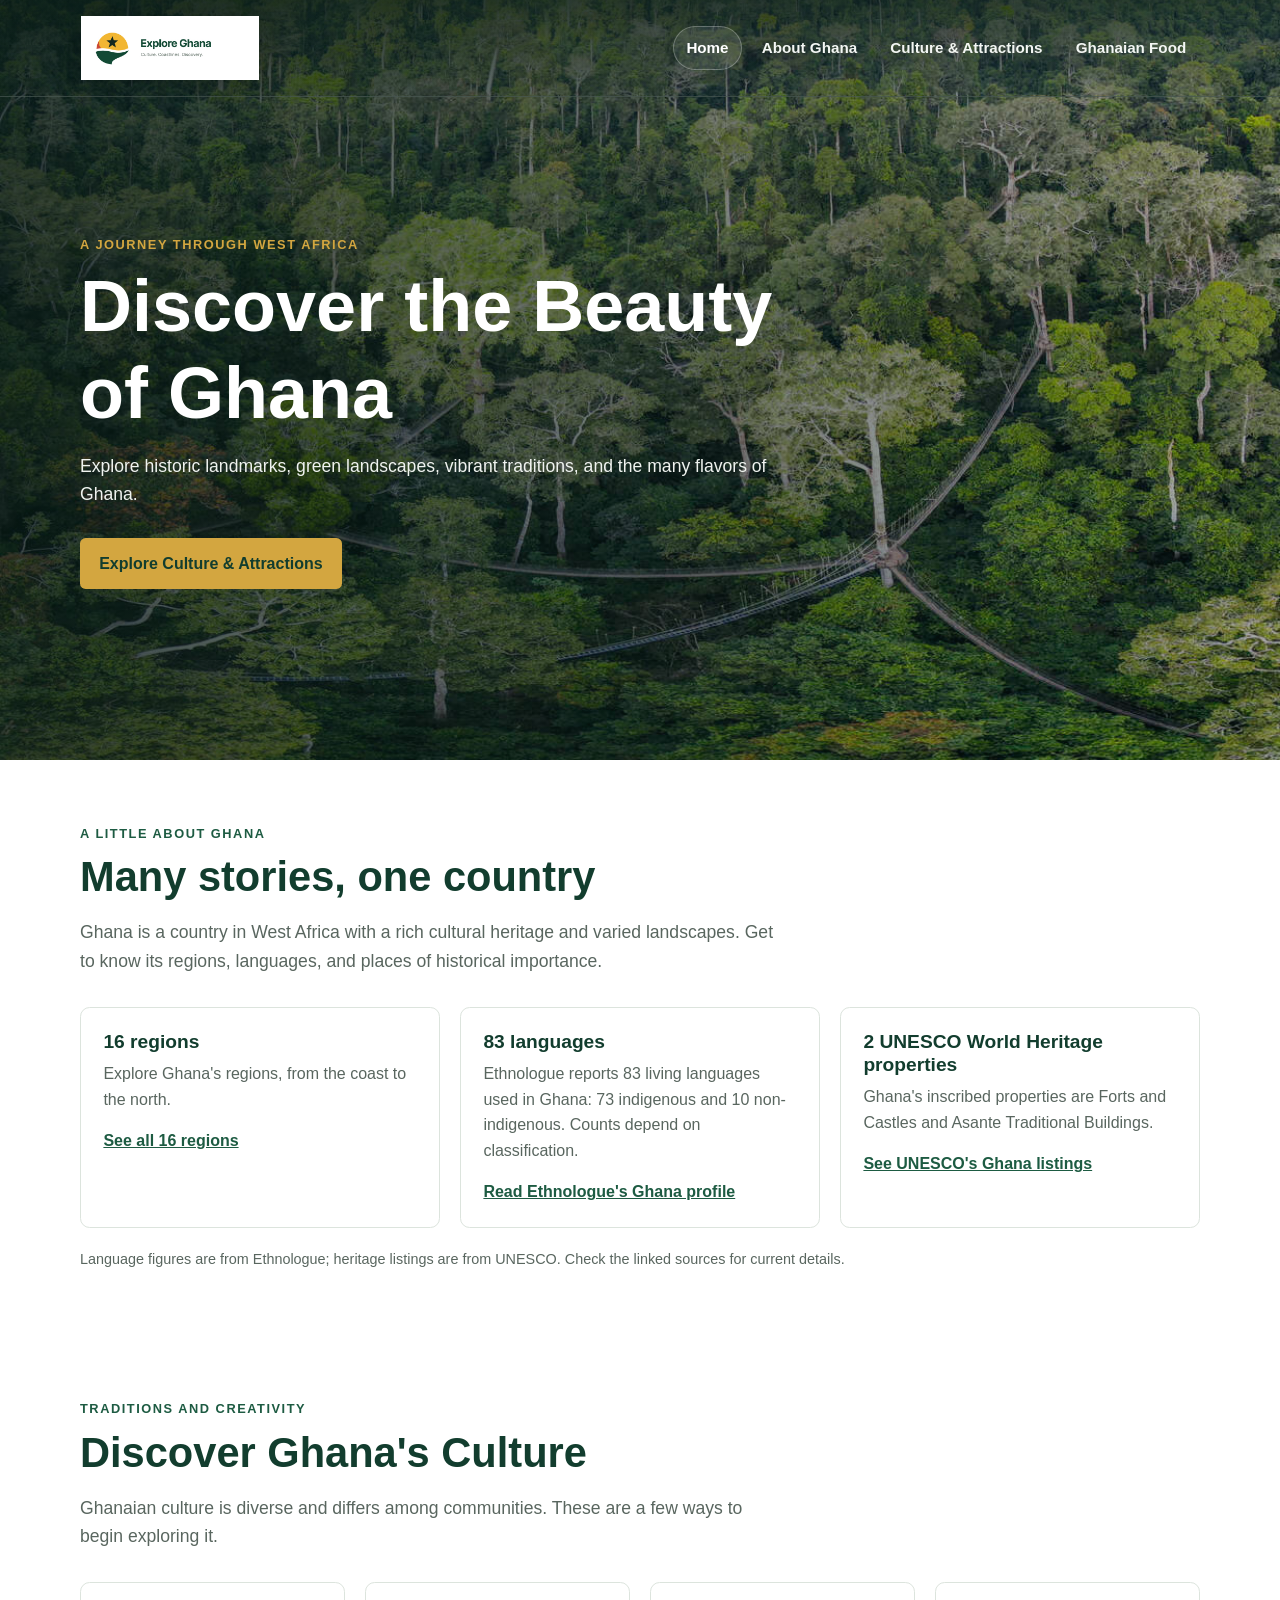
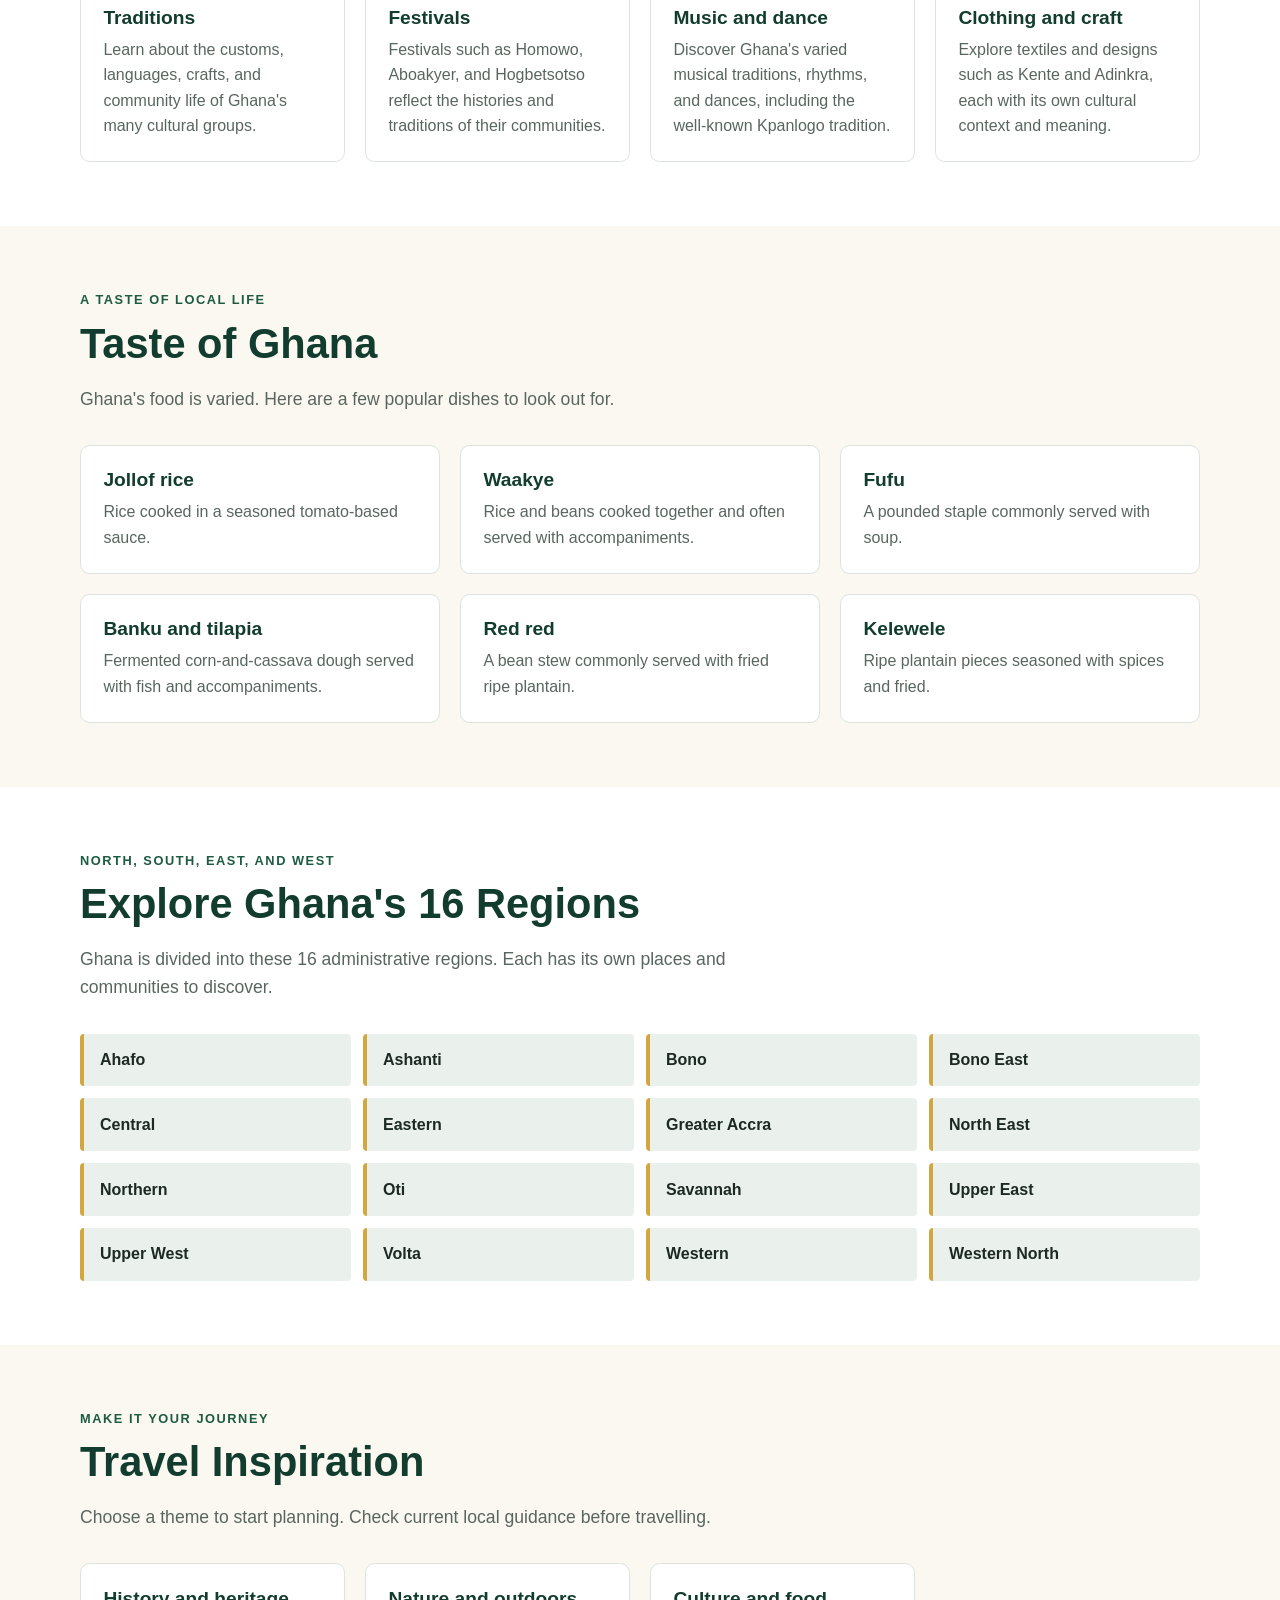
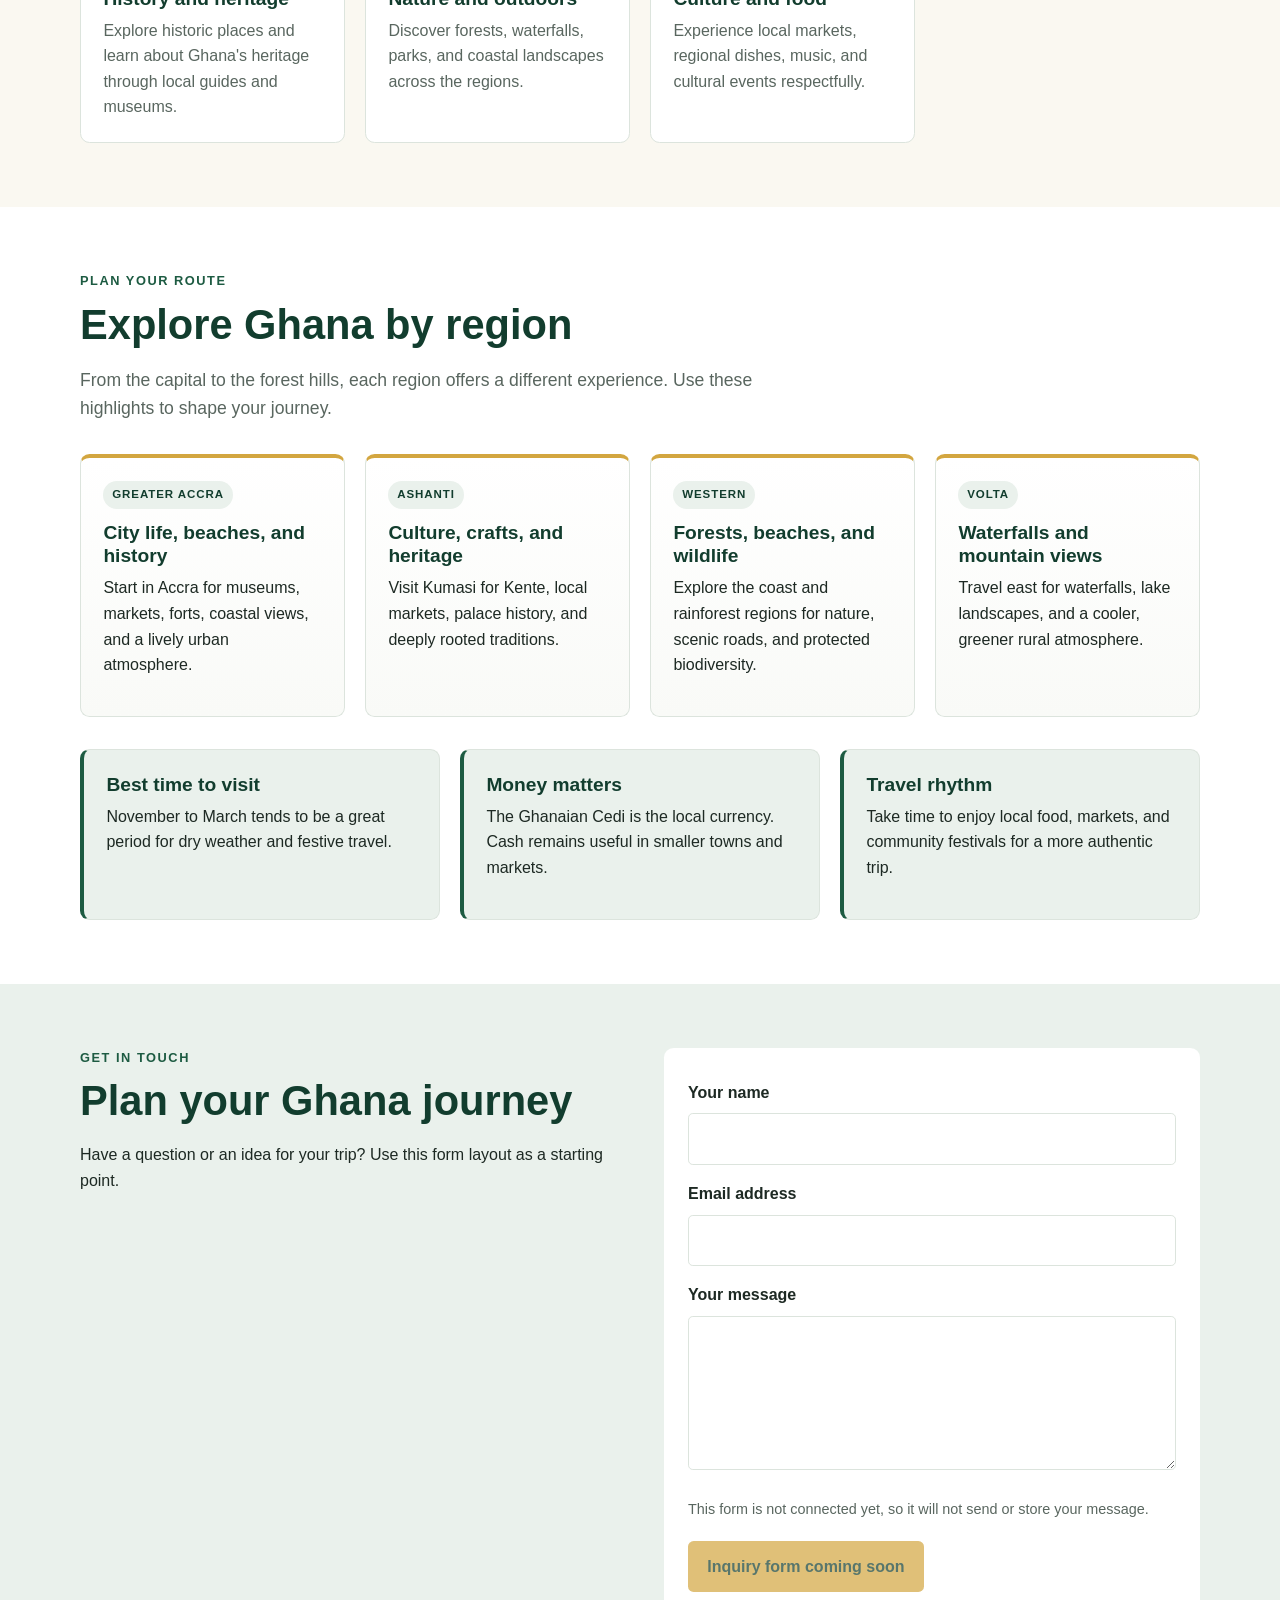
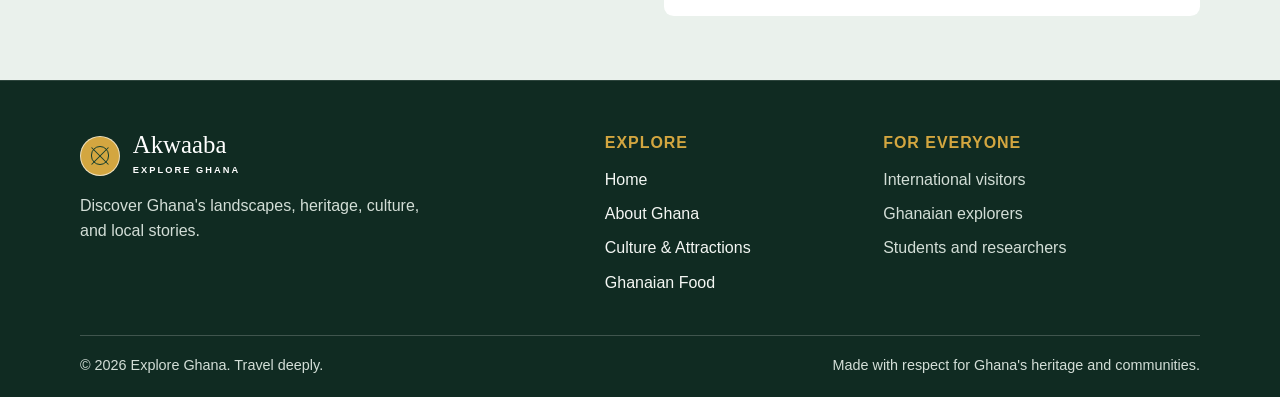
==== commit 5bfca785: "Refine logo styling for header" ====
--- a/index.html
+++ b/index.html
@@ -10,12 +10,8 @@
 <body>
     <header class="site-header site-header--overlay">
         <div class="container header-content">
-            <a class="brand" href="index.html" aria-label="Akwaaba — Explore Ghana home">
-                <span class="brand-mark" aria-hidden="true"><span></span></span>
-                <span class="brand-copy">
-                    <span class="brand-name">Akwaaba</span>
-                    <span class="brand-tagline">Explore Ghana</span>
-                </span>
+            <a class="brand brand-logo" href="index.html" aria-label="Akwaaba — Explore Ghana home">
+                <img src="images/logo/logo.jpg" alt="Explore Ghana logo" class="brand-logo-image">
             </a>
             <nav aria-label="Main navigation">
                 <ul class="navigation">
--- a/style.css
+++ b/style.css
@@ -89,6 +89,23 @@
     color: var(--white);
     text-decoration: none;
     white-space: nowrap;
+}
+
+.brand-logo {
+    display: inline-flex;
+    align-items: center;
+    justify-content: center;
+    min-width: 180px;
+    padding: 0.15rem 0;
+}
+
+.brand-logo-image {
+    display: block;
+    width: 178px;
+    max-width: 100%;
+    height: auto;
+    object-fit: contain;
+    filter: drop-shadow(0 4px 12px rgb(0 0 0 / 25%));
 }
 
 .brand-mark {
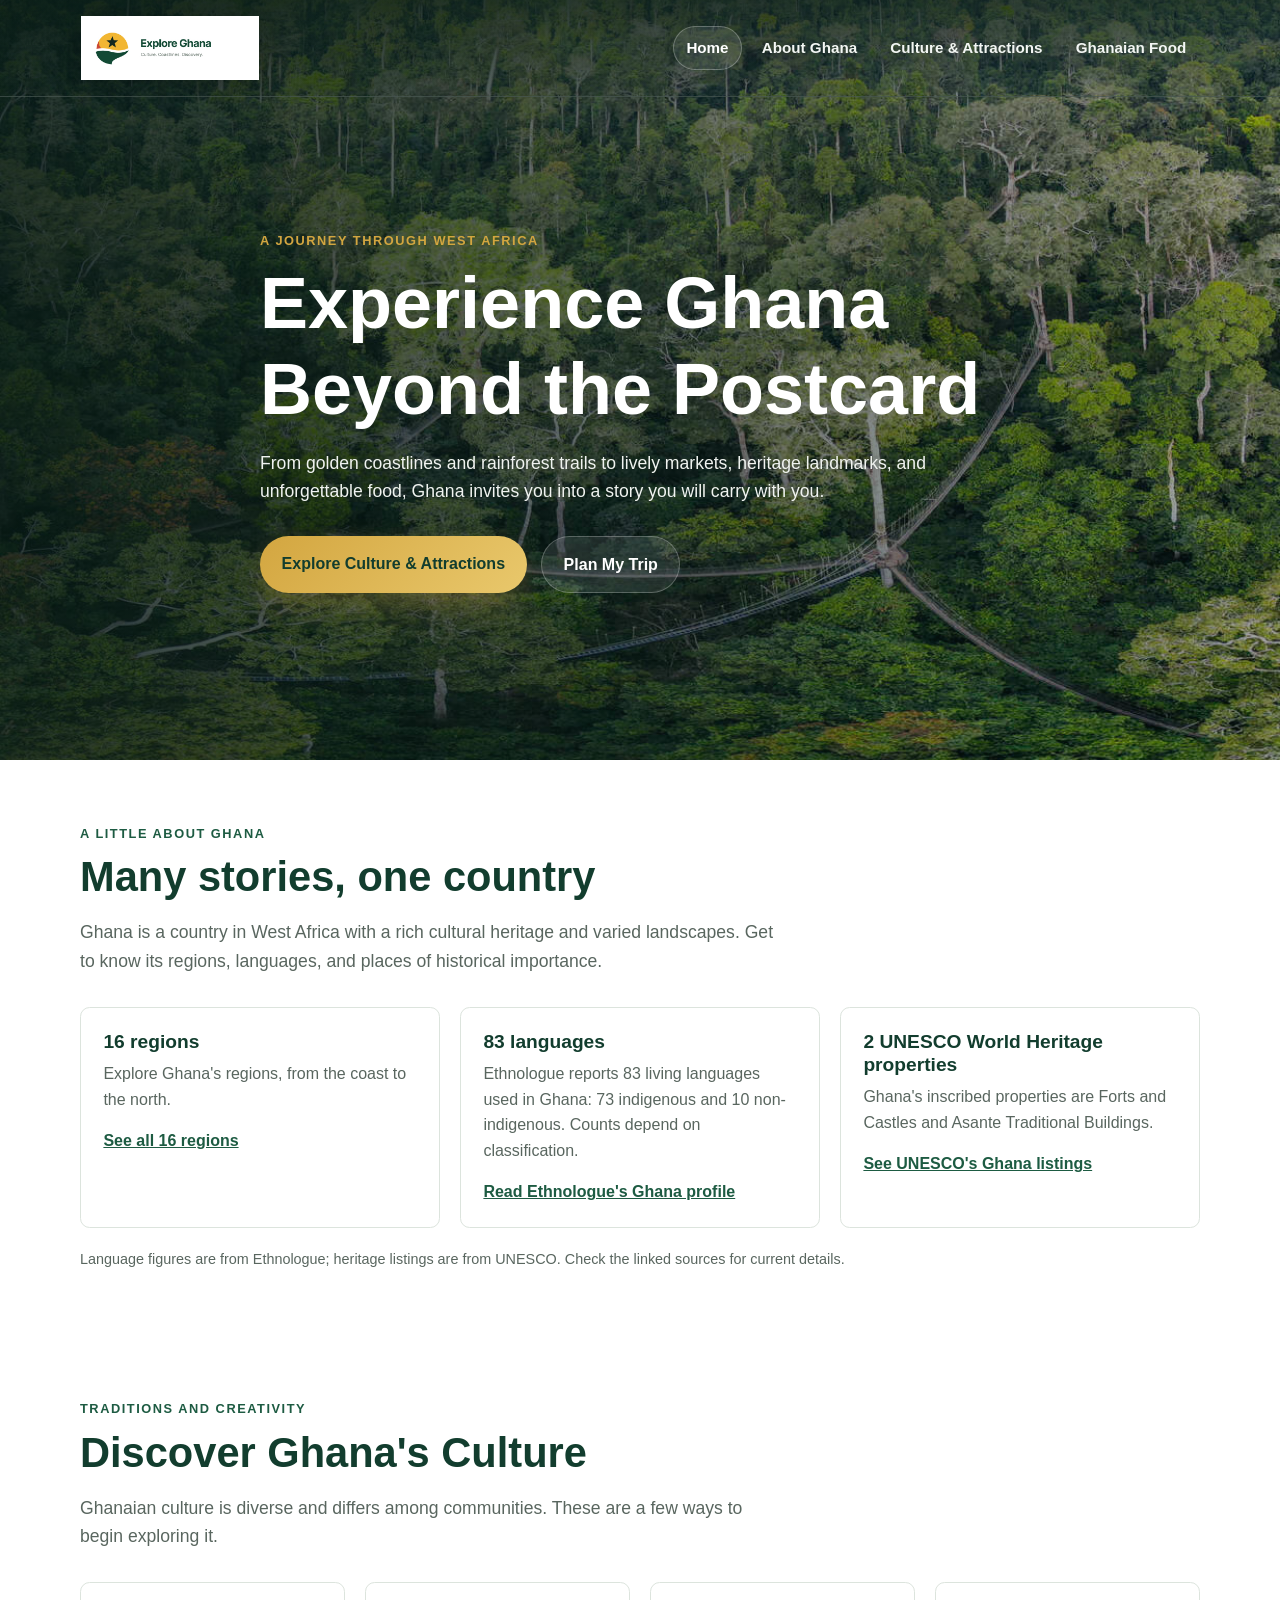
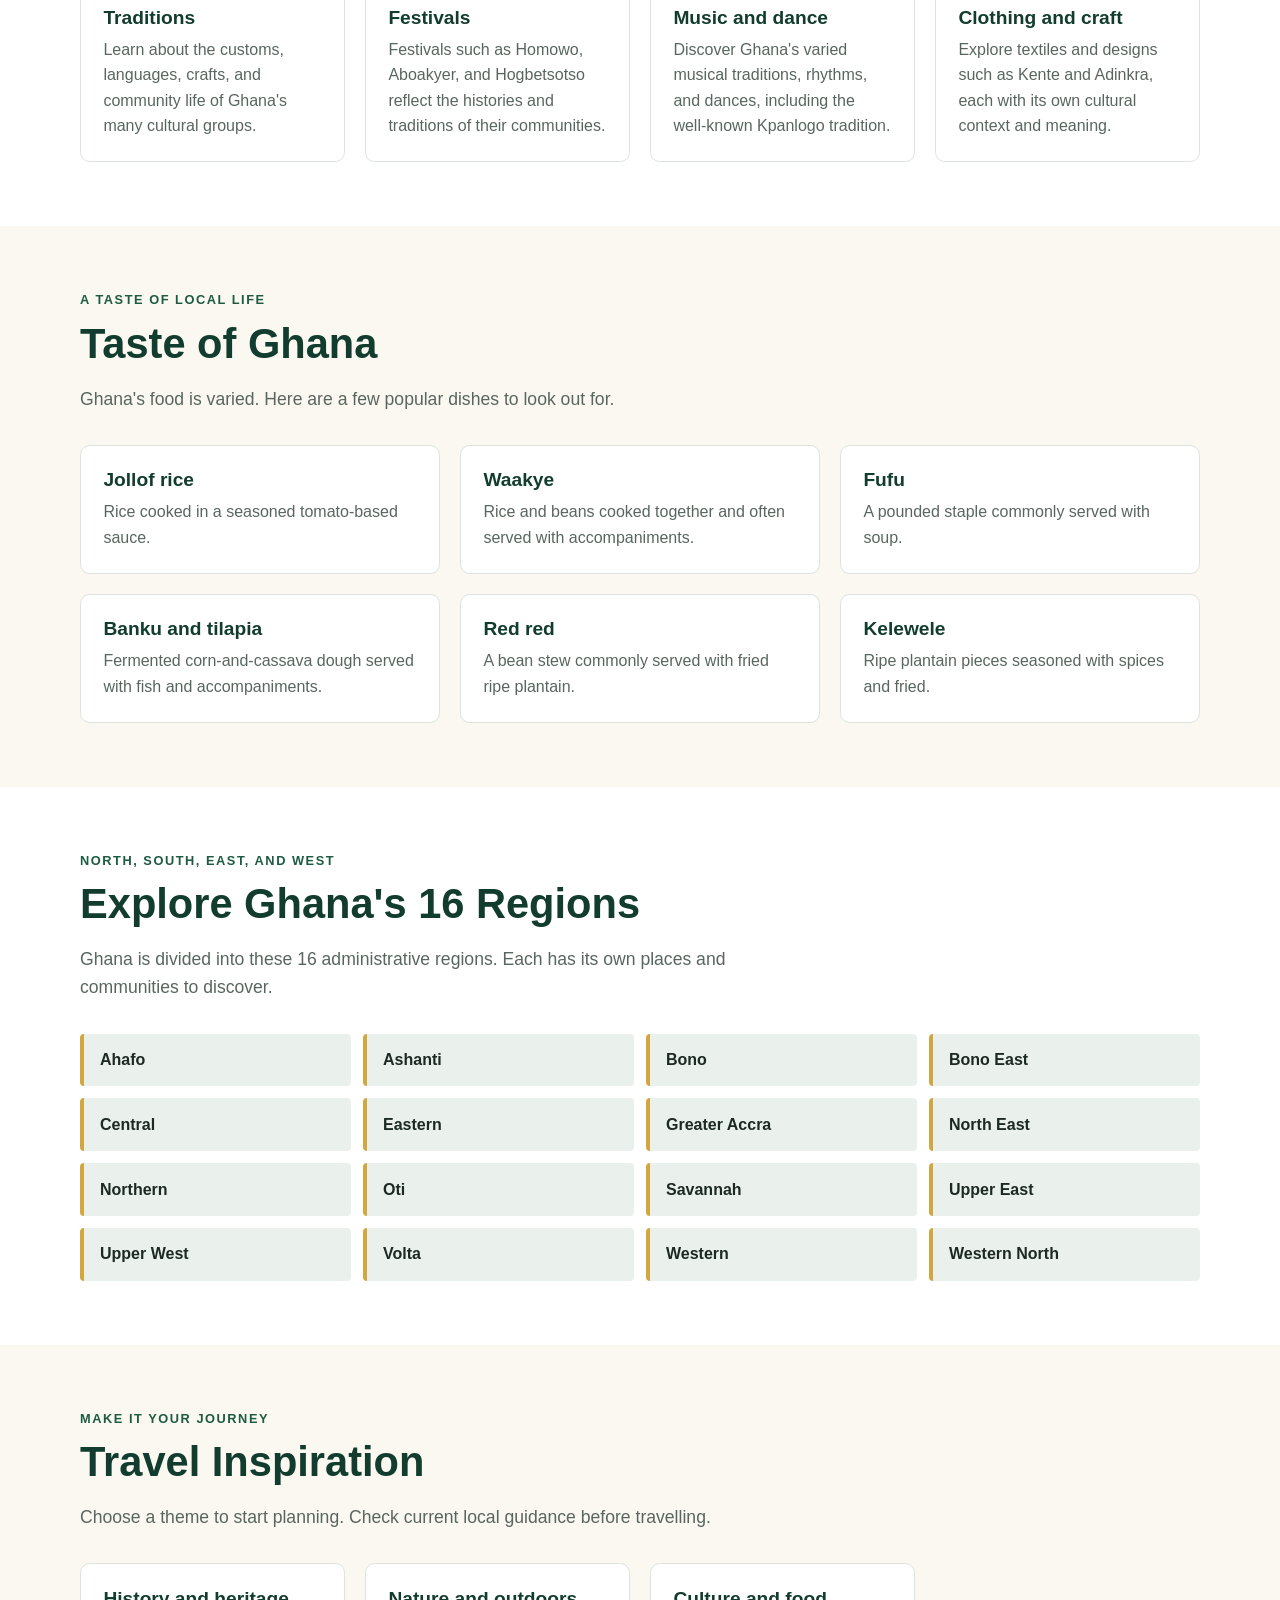
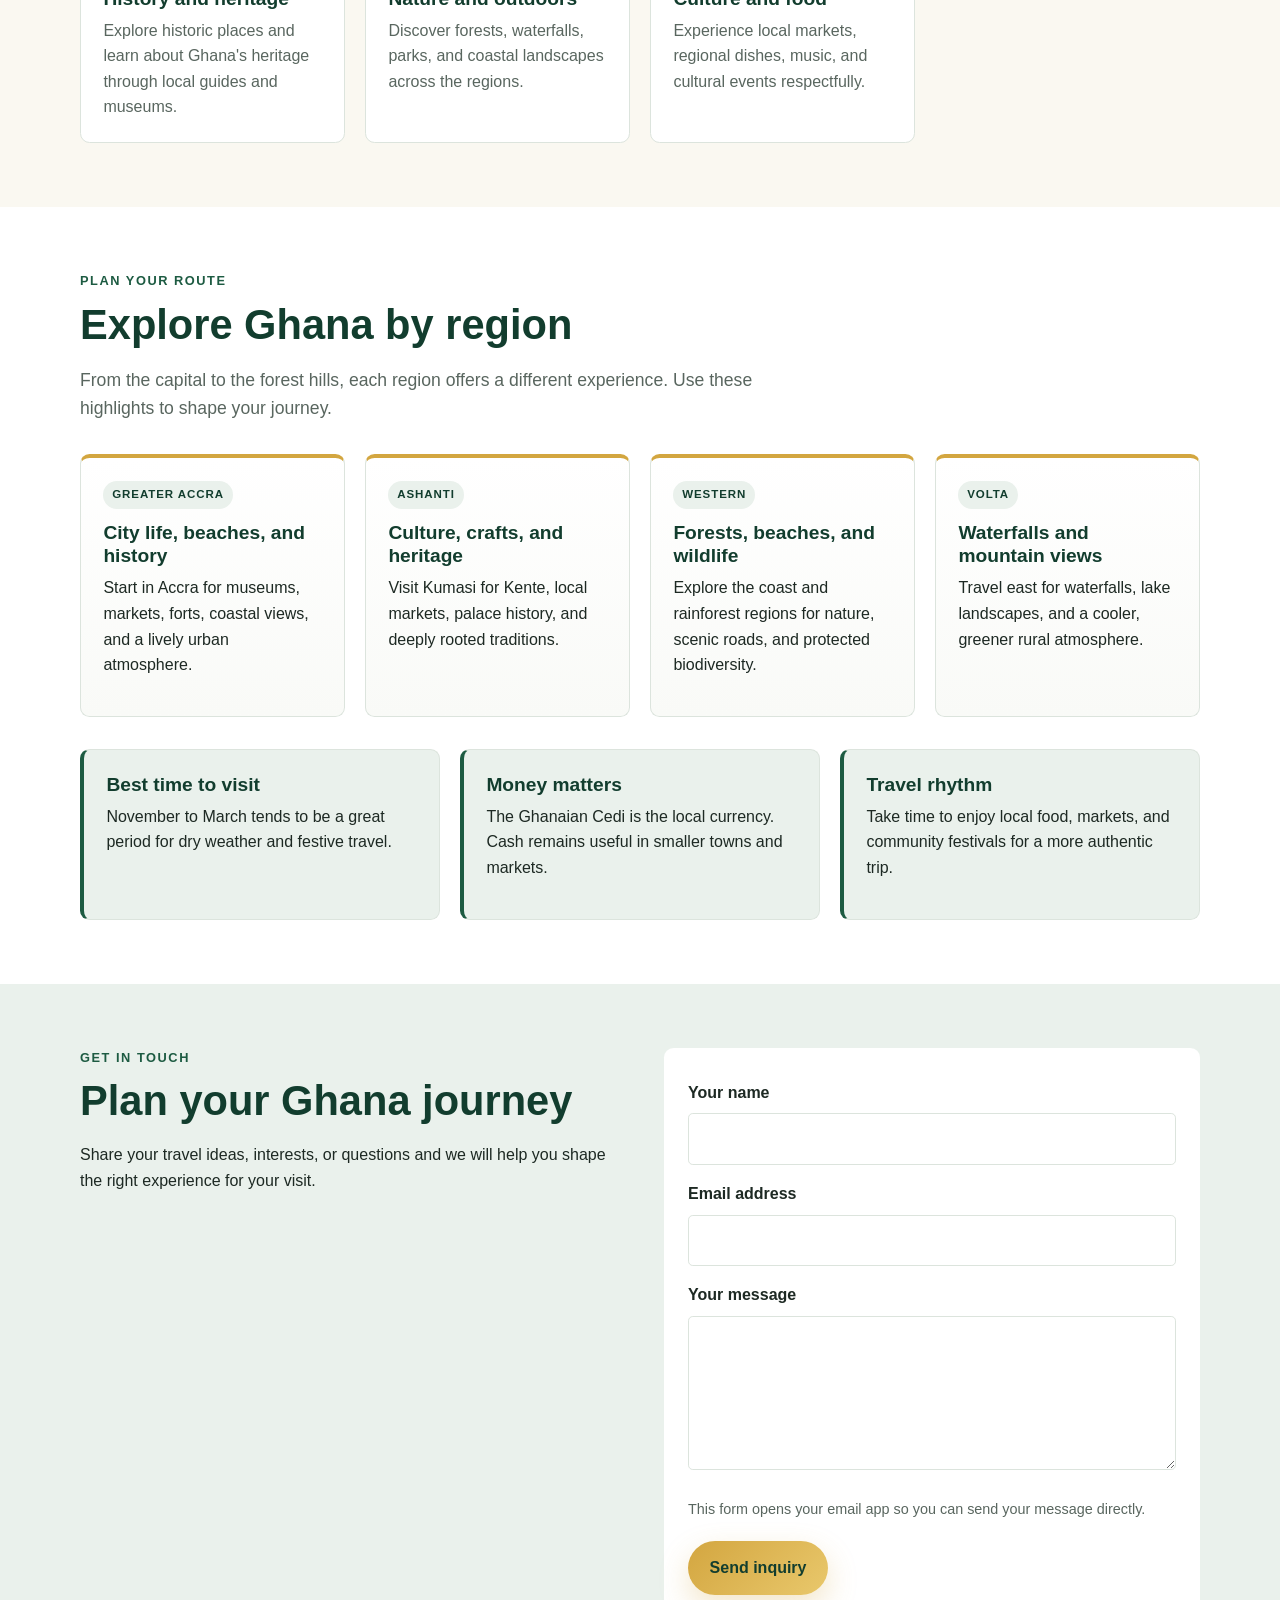
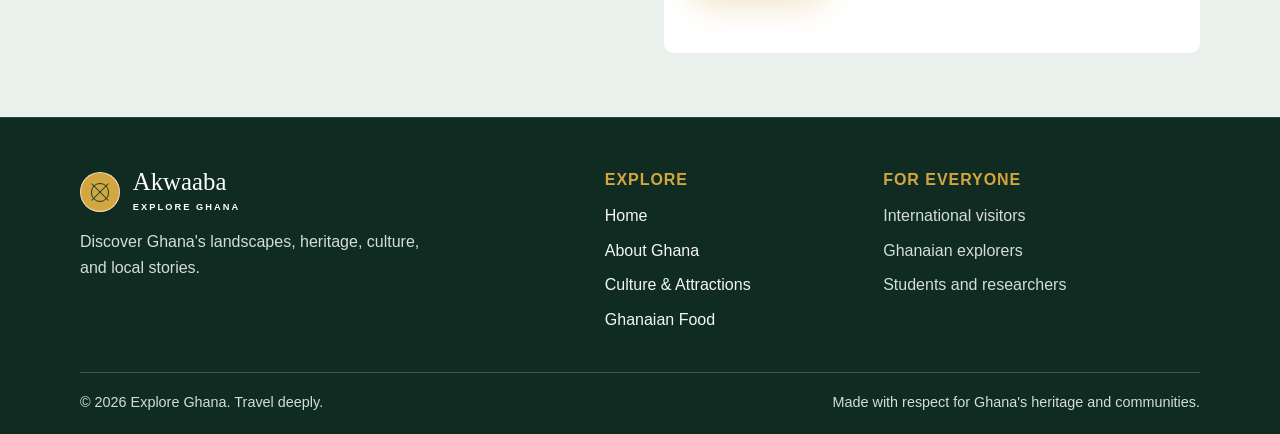
==== commit 5c722eb8: "Upgrade homepage styling and functional inquiry form" ====
--- a/index.html
+++ b/index.html
@@ -39,9 +39,12 @@
         <section class="hero" id="home">
             <div class="container hero-content">
                 <p class="eyebrow">A journey through West Africa</p>
-                <h1>Discover the Beauty of Ghana</h1>
-                <p class="hero-intro">Explore historic landmarks, green landscapes, vibrant traditions, and the many flavors of Ghana.</p>
-                <a class="button" href="culture.html">Explore Culture &amp; Attractions</a>
+                <h1>Experience Ghana Beyond the Postcard</h1>
+                <p class="hero-intro">From golden coastlines and rainforest trails to lively markets, heritage landmarks, and unforgettable food, Ghana invites you into a story you will carry with you.</p>
+                <div class="hero-actions">
+                    <a class="button" href="culture.html">Explore Culture &amp; Attractions</a>
+                    <a class="button button-secondary" href="#contact">Plan My Trip</a>
+                </div>
             </div>
         </section>
 
@@ -230,9 +233,9 @@
                 <div>
                     <p class="eyebrow">Get in touch</p>
                     <h2>Plan your Ghana journey</h2>
-                    <p>Have a question or an idea for your trip? Use this form layout as a starting point.</p>
-                </div>
-                <form class="contact-form" aria-describedby="form-note">
+                    <p>Share your travel ideas, interests, or questions and we will help you shape the right experience for your visit.</p>
+                </div>
+                <form class="contact-form" id="travel-form" aria-describedby="form-note">
                     <label for="visitor-name">Your name</label>
                     <input id="visitor-name" name="name" type="text" autocomplete="name" required>
 
@@ -242,12 +245,60 @@
                     <label for="visitor-message">Your message</label>
                     <textarea id="visitor-message" name="message" rows="5" required></textarea>
 
-                    <p id="form-note" class="form-note">This form is not connected yet, so it will not send or store your message.</p>
-                    <button class="button" type="button" disabled>Inquiry form coming soon</button>
+                    <p id="form-note" class="form-note">This form opens your email app so you can send your message directly.</p>
+                    <button class="button" type="submit">Send inquiry</button>
+                    <p class="success-message" id="success-message" aria-live="polite"></p>
                 </form>
             </div>
         </section>
     </main>
+
+    <button class="back-to-top" type="button" aria-label="Back to top">↑</button>
+
+    <script>
+        const travelForm = document.getElementById('travel-form');
+        const successMessage = document.getElementById('success-message');
+
+        travelForm.addEventListener('submit', function (event) {
+            event.preventDefault();
+
+            const name = document.getElementById('visitor-name').value.trim();
+            const email = document.getElementById('visitor-email').value.trim();
+            const message = document.getElementById('visitor-message').value.trim();
+
+            if (!name || !email || !message) {
+                successMessage.textContent = 'Please complete all fields before sending your message.';
+                successMessage.style.color = '#9a3d2a';
+                return;
+            }
+
+            const subject = encodeURIComponent('Ghana travel inquiry from ' + name);
+            const body = encodeURIComponent(
+                'Name: ' + name + '\n' +
+                'Email: ' + email + '\n\n' +
+                'Message:\n' + message
+            );
+
+            window.location.href = 'mailto:hello@exploreghana.com?subject=' + subject + '&body=' + body;
+            successMessage.textContent = 'Your email app is opening with your message.';
+            successMessage.style.color = '#1d5b42';
+            travelForm.reset();
+        });
+
+        const backToTopButton = document.querySelector('.back-to-top');
+
+        backToTopButton.addEventListener('click', function () {
+            window.scrollTo({ top: 0, behavior: 'smooth' });
+        });
+
+        window.addEventListener('scroll', function () {
+            if (window.scrollY > 300) {
+                backToTopButton.classList.add('visible');
+            } else {
+                backToTopButton.classList.remove('visible');
+            }
+        });
+    </script>
 
     <footer class="site-footer">
         <div class="container footer-content">
--- a/style.css
+++ b/style.css
@@ -304,7 +304,7 @@
     padding: 9rem 0 5rem;
     background-color: var(--green-dark);
     background-image:
-        linear-gradient(90deg, rgb(8 28 21 / 78%), rgb(8 28 21 / 33%)),
+        linear-gradient(90deg, rgb(8 28 21 / 84%), rgb(8 28 21 / 35%)),
         url("images/Kakum National park/01.jpg");
     background-position: center;
     background-size: cover;
@@ -313,6 +313,10 @@
 
 .hero-content {
     padding-bottom: 2rem;
+}
+
+.hero:not(.destination-hero) .hero-content {
+    max-width: 760px;
 }
 
 .hero:not(.destination-hero) .hero-content {
@@ -382,22 +386,43 @@
 .button {
     display: inline-block;
     margin-top: 0.75rem;
-    padding: 0.8rem 1.2rem;
+    padding: 0.9rem 1.35rem;
     border: 0;
-    border-radius: 0.35rem;
-    background-color: var(--gold);
+    border-radius: 999px;
+    background: linear-gradient(135deg, var(--gold) 0%, #e9c86c 100%);
     color: var(--green-dark);
     font: inherit;
     font-weight: 700;
     text-align: center;
     text-decoration: none;
-    transition: background-color 180ms ease, transform 180ms ease;
+    box-shadow: 0 12px 30px rgb(211 166 64 / 28%);
+    transition: transform 180ms ease, box-shadow 180ms ease, filter 180ms ease;
 }
 
 .button:hover {
     transform: translateY(-2px);
-    background-color: #e2bb5d;
+    box-shadow: 0 18px 32px rgb(211 166 64 / 36%);
+    filter: brightness(1.02);
     color: var(--green-dark);
+}
+
+.button-secondary {
+    background: rgb(255 255 255 / 10%);
+    border: 1px solid rgb(255 255 255 / 24%);
+    color: var(--white);
+    box-shadow: none;
+}
+
+.button-secondary:hover {
+    background: rgb(255 255 255 / 15%);
+    color: var(--white);
+}
+
+.hero-actions {
+    display: flex;
+    flex-wrap: wrap;
+    gap: 0.9rem;
+    margin-top: 1.2rem;
 }
 
 .button:disabled {
@@ -812,6 +837,41 @@
     resize: vertical;
 }
 
+.success-message {
+    min-height: 1.2rem;
+    margin: 0.4rem 0 0;
+    font-size: 0.9rem;
+    font-weight: 700;
+}
+
+.back-to-top {
+    position: fixed;
+    right: 1rem;
+    bottom: 1rem;
+    z-index: 20;
+    display: grid;
+    place-items: center;
+    width: 3rem;
+    height: 3rem;
+    border: 0;
+    border-radius: 50%;
+    background: linear-gradient(135deg, var(--green) 0%, var(--green-dark) 100%);
+    color: var(--white);
+    font-size: 1.4rem;
+    box-shadow: 0 14px 32px rgb(18 61 46 / 28%);
+    opacity: 0;
+    visibility: hidden;
+    transform: translateY(10px);
+    transition: opacity 180ms ease, transform 180ms ease, visibility 180ms ease;
+    cursor: pointer;
+}
+
+.back-to-top.visible {
+    opacity: 1;
+    visibility: visible;
+    transform: translateY(0);
+}
+
 .contact-form .button {
     justify-self: start;
 }
@@ -977,6 +1037,15 @@
         grid-template-columns: 1fr;
     }
 
+    .hero-actions {
+        flex-direction: column;
+        align-items: stretch;
+    }
+
+    .button {
+        width: 100%;
+    }
+
     .region-list {
         grid-template-columns: repeat(2, minmax(0, 1fr));
     }
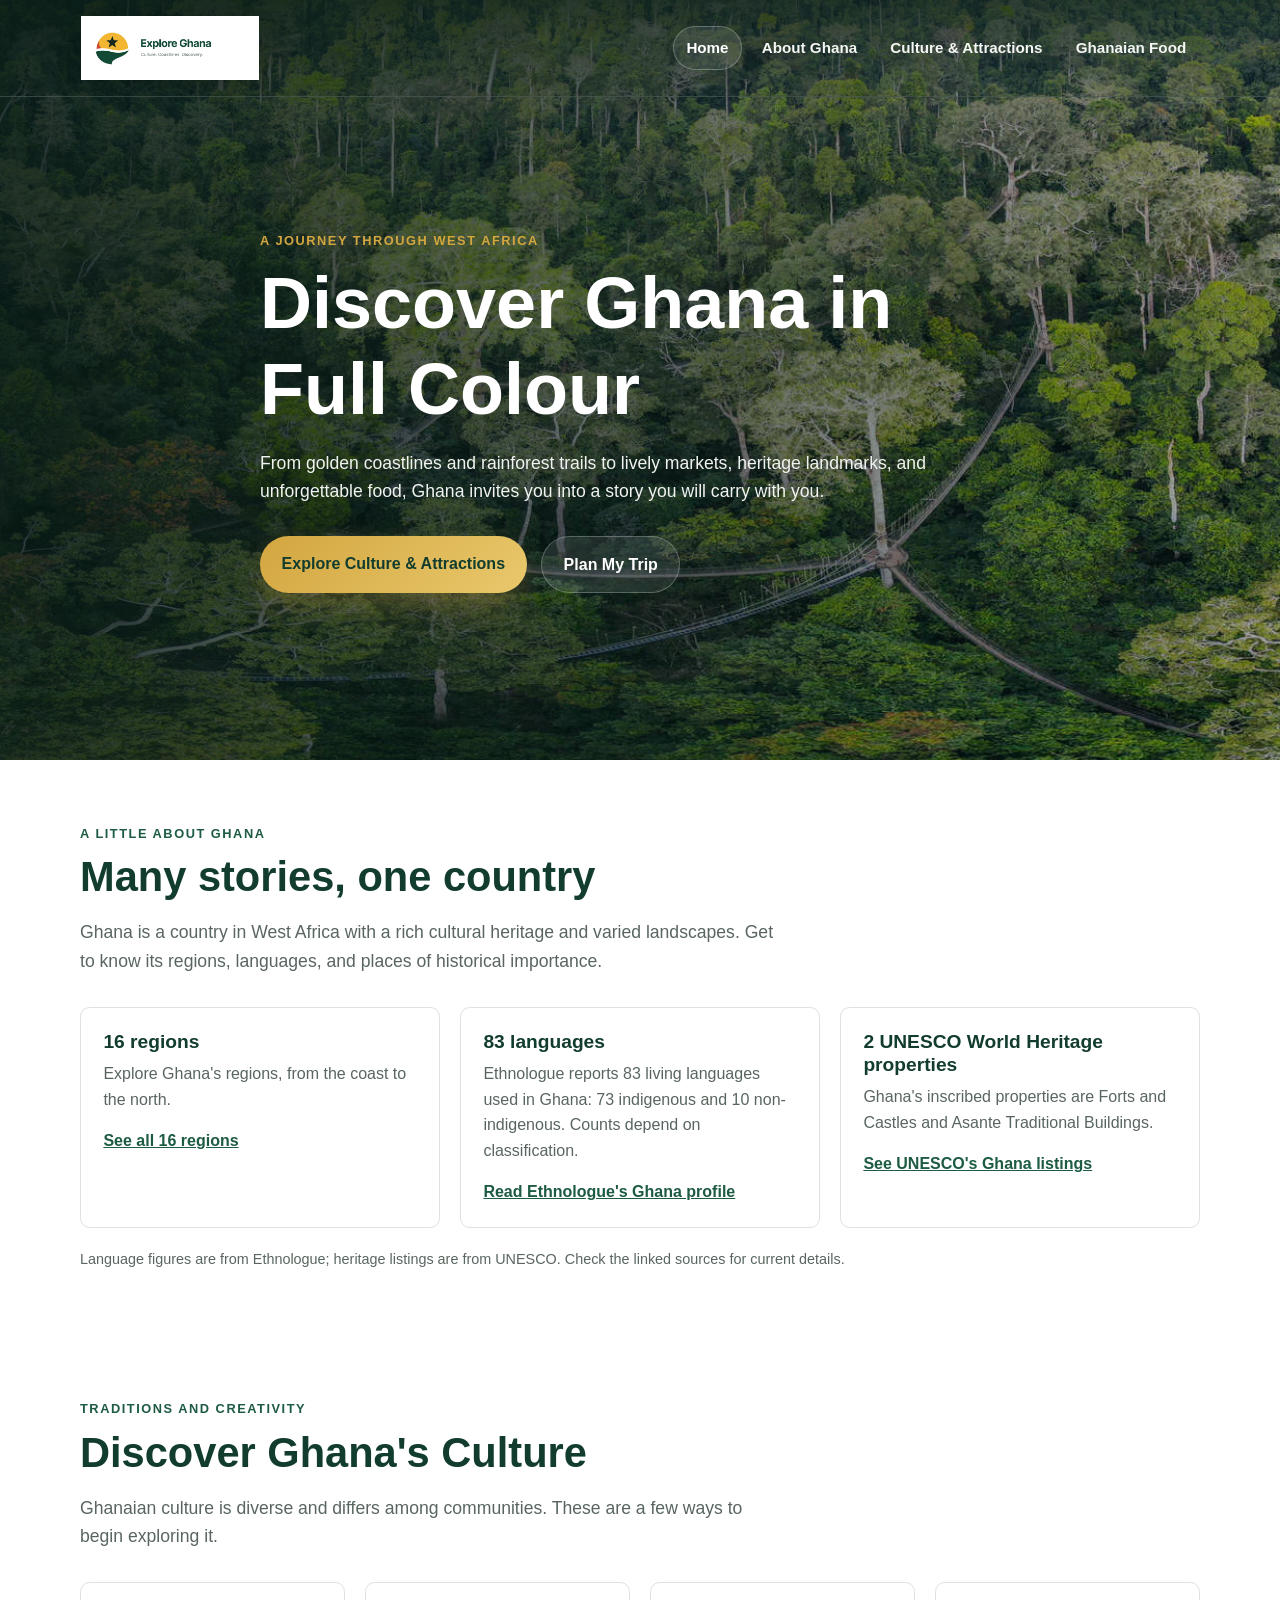
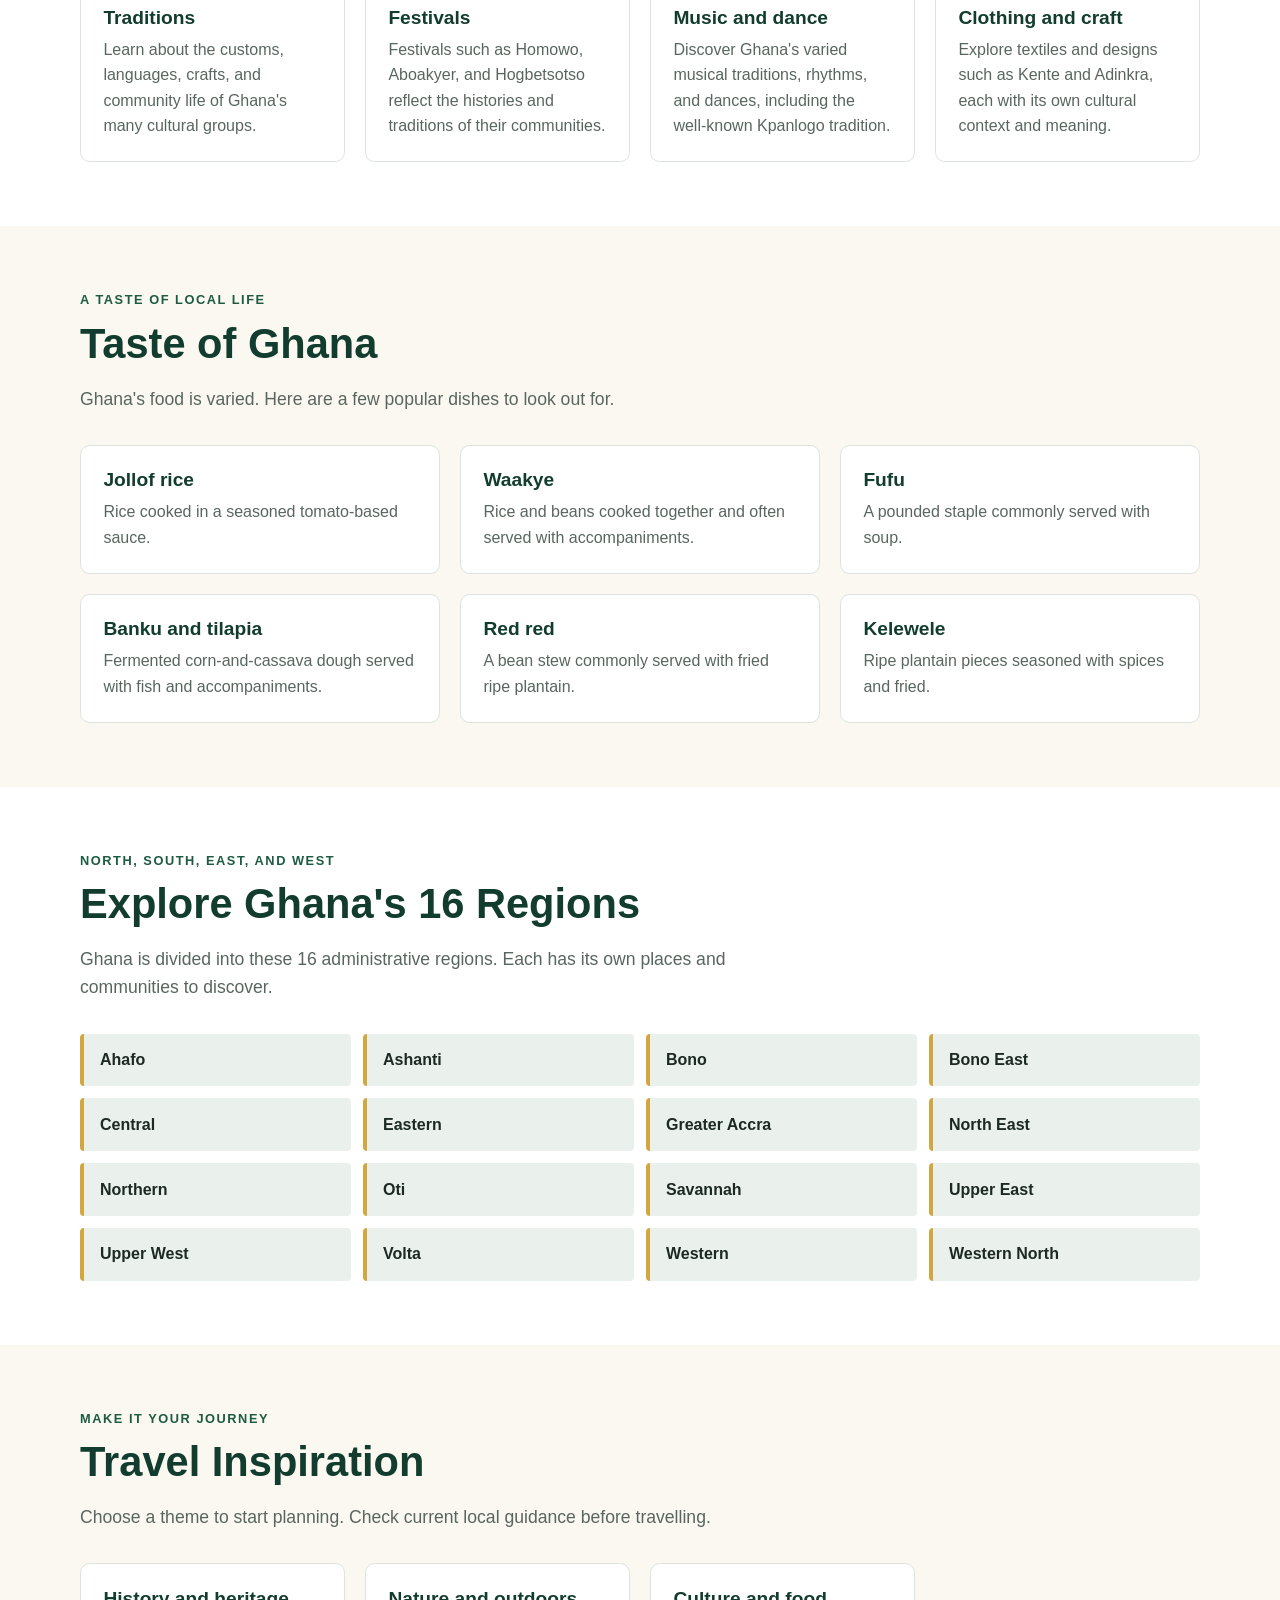
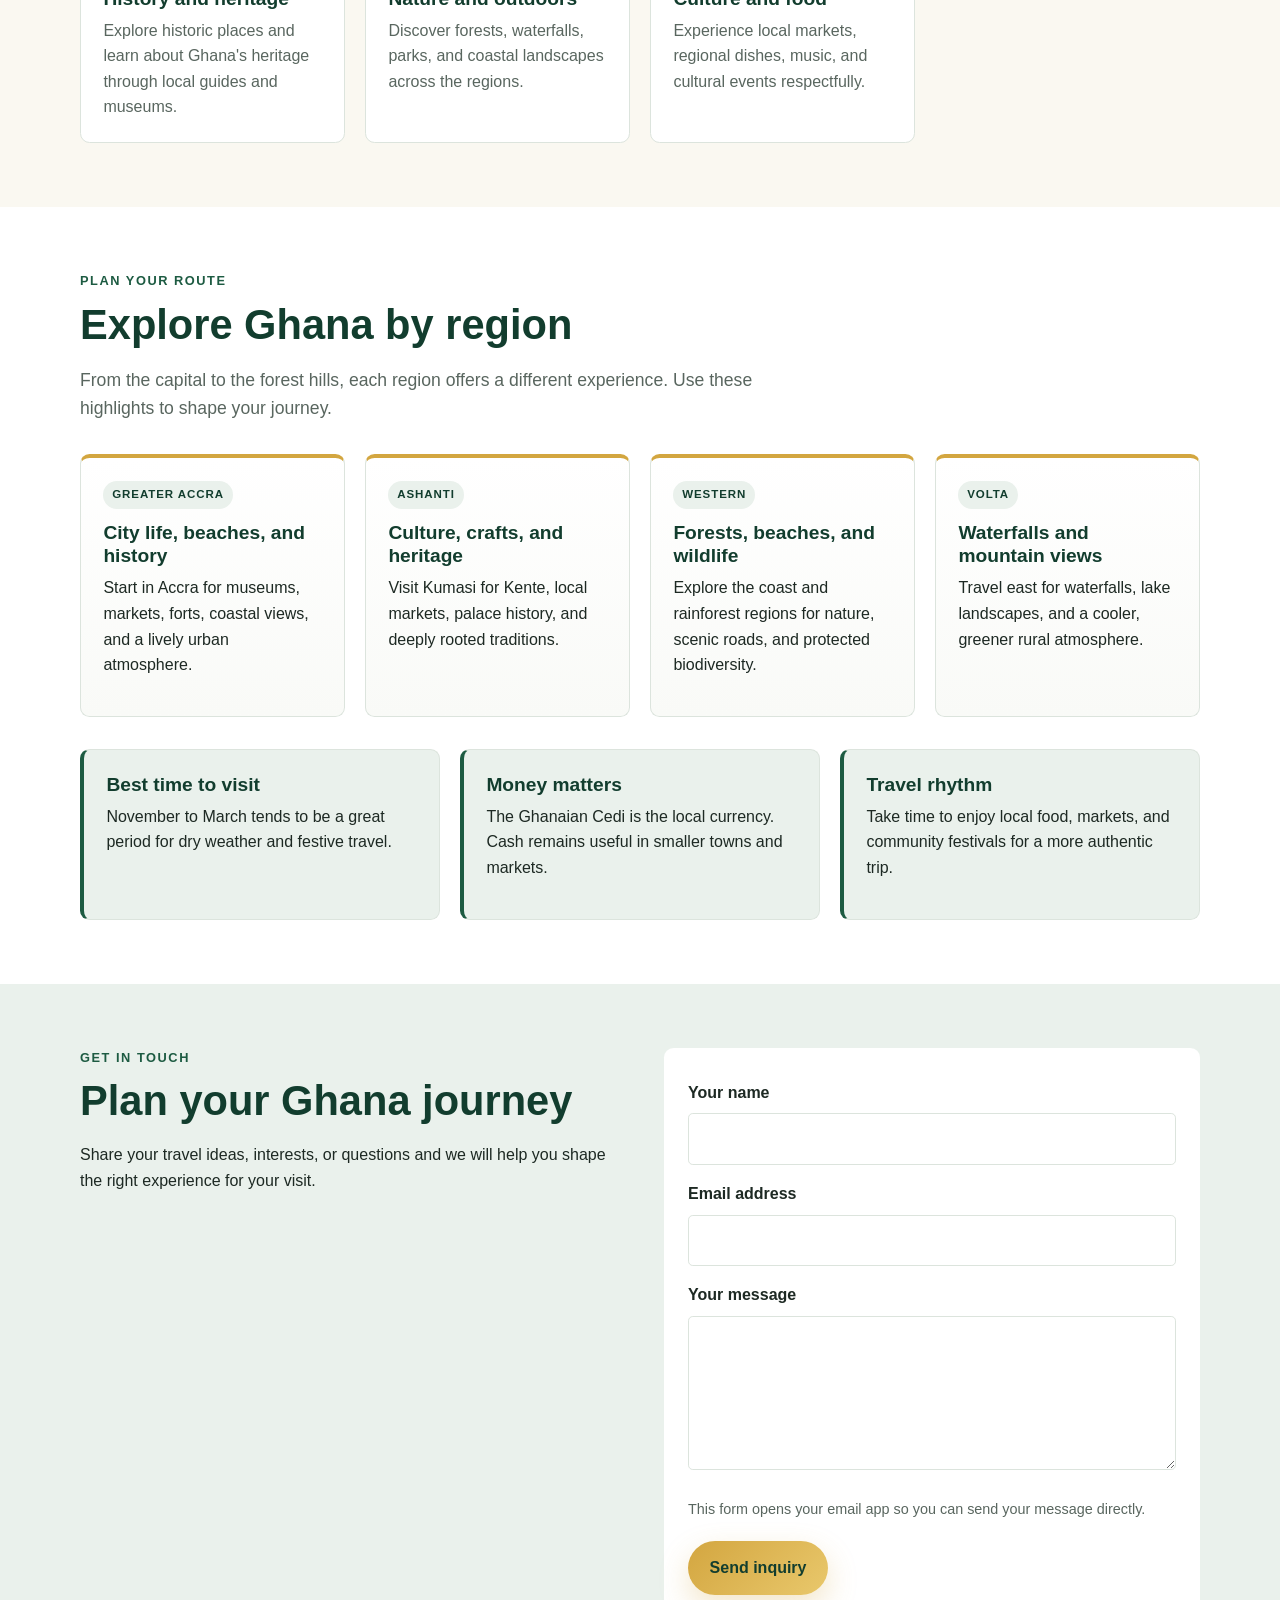
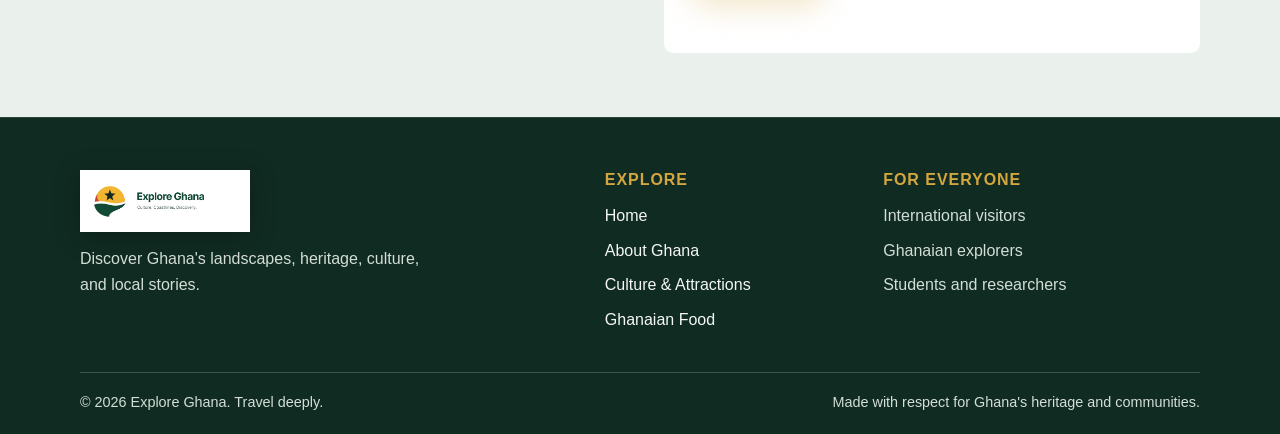
==== commit 9b7753d9: "Refine hero copy and footer branding" ====
--- a/index.html
+++ b/index.html
@@ -39,7 +39,7 @@
         <section class="hero" id="home">
             <div class="container hero-content">
                 <p class="eyebrow">A journey through West Africa</p>
-                <h1>Experience Ghana Beyond the Postcard</h1>
+                <h1>Discover Ghana in Full Colour</h1>
                 <p class="hero-intro">From golden coastlines and rainforest trails to lively markets, heritage landmarks, and unforgettable food, Ghana invites you into a story you will carry with you.</p>
                 <div class="hero-actions">
                     <a class="button" href="culture.html">Explore Culture &amp; Attractions</a>
@@ -304,12 +304,8 @@
         <div class="container footer-content">
             <div class="footer-main">
                 <div class="footer-about">
-                    <a class="brand footer-brand" href="index.html" aria-label="Akwaaba! Explore Ghana home">
-                        <span class="brand-mark" aria-hidden="true"><span></span></span>
-                        <span class="brand-copy">
-                            <span class="brand-name">Akwaaba</span>
-                            <span class="brand-tagline">Explore Ghana</span>
-                        </span>
+                    <a class="brand footer-brand" href="index.html" aria-label="Explore Ghana home">
+                        <img src="images/logo/logo.jpg" alt="Explore Ghana logo" class="brand-logo-image footer-brand-image">
                     </a>
                     <p>Discover Ghana's landscapes, heritage, culture, and local stories.</p>
                 </div>
--- a/style.css
+++ b/style.css
@@ -898,11 +898,15 @@
 
 .footer-brand {
     margin-bottom: 0.9rem;
-}
-
-.footer-brand .brand-mark {
-    width: 2.5rem;
-    height: 2.5rem;
+    min-width: 0;
+}
+
+.footer-brand-image {
+    width: 170px;
+    max-width: 100%;
+    height: auto;
+    object-fit: contain;
+    filter: drop-shadow(0 4px 12px rgb(0 0 0 / 25%));
 }
 
 .footer-brand .brand-name {
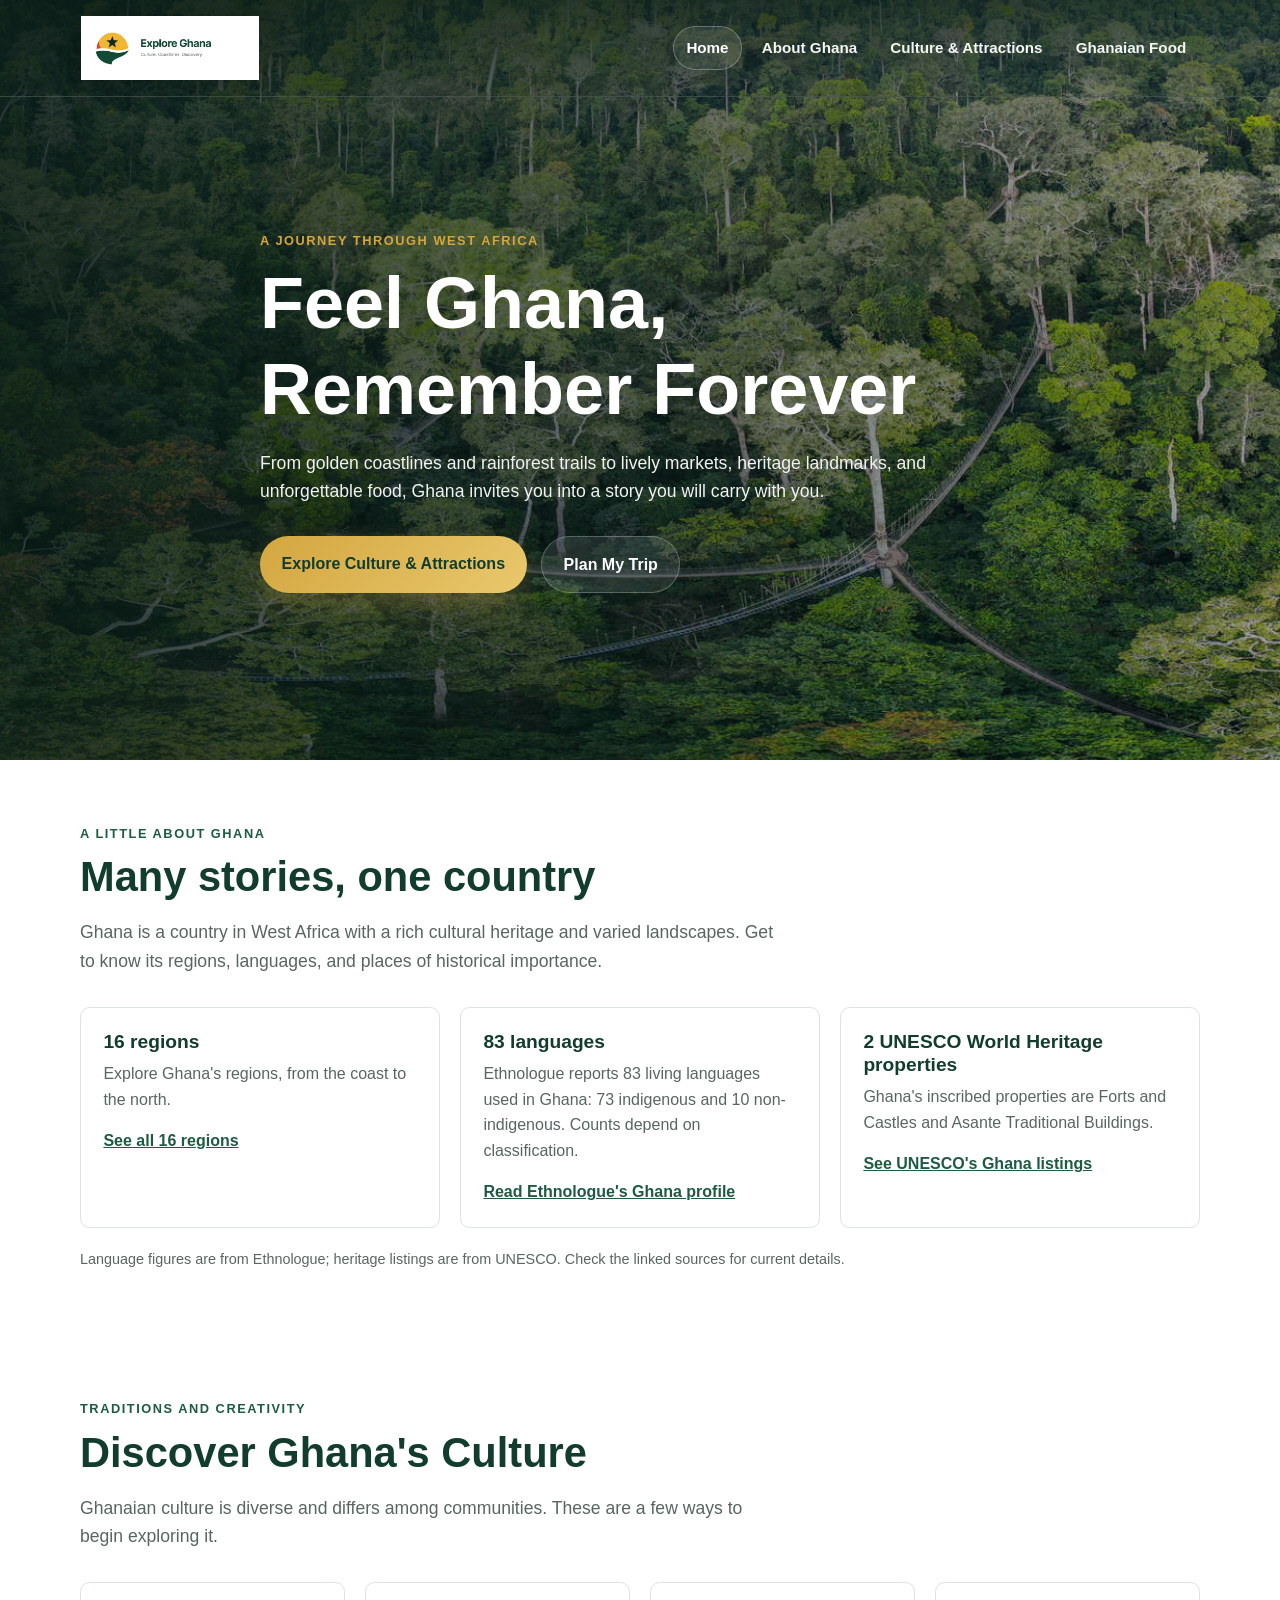
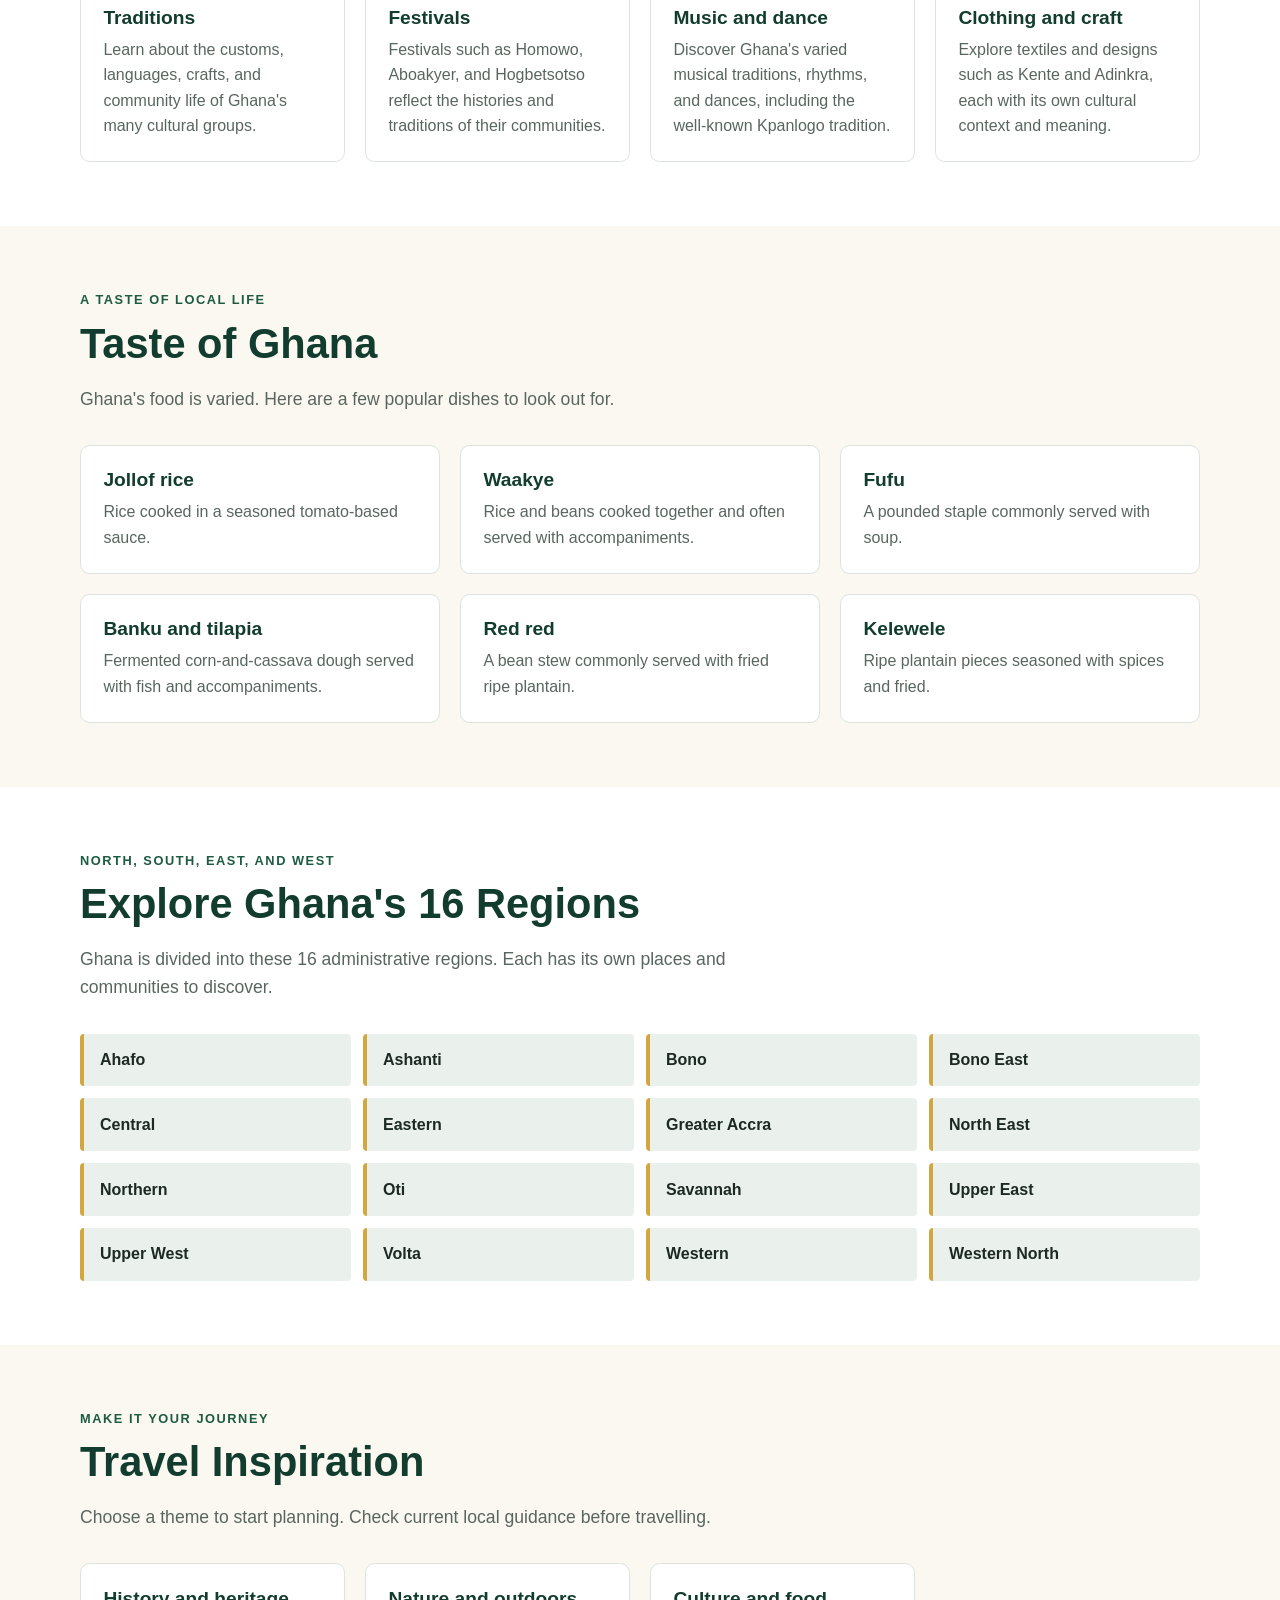
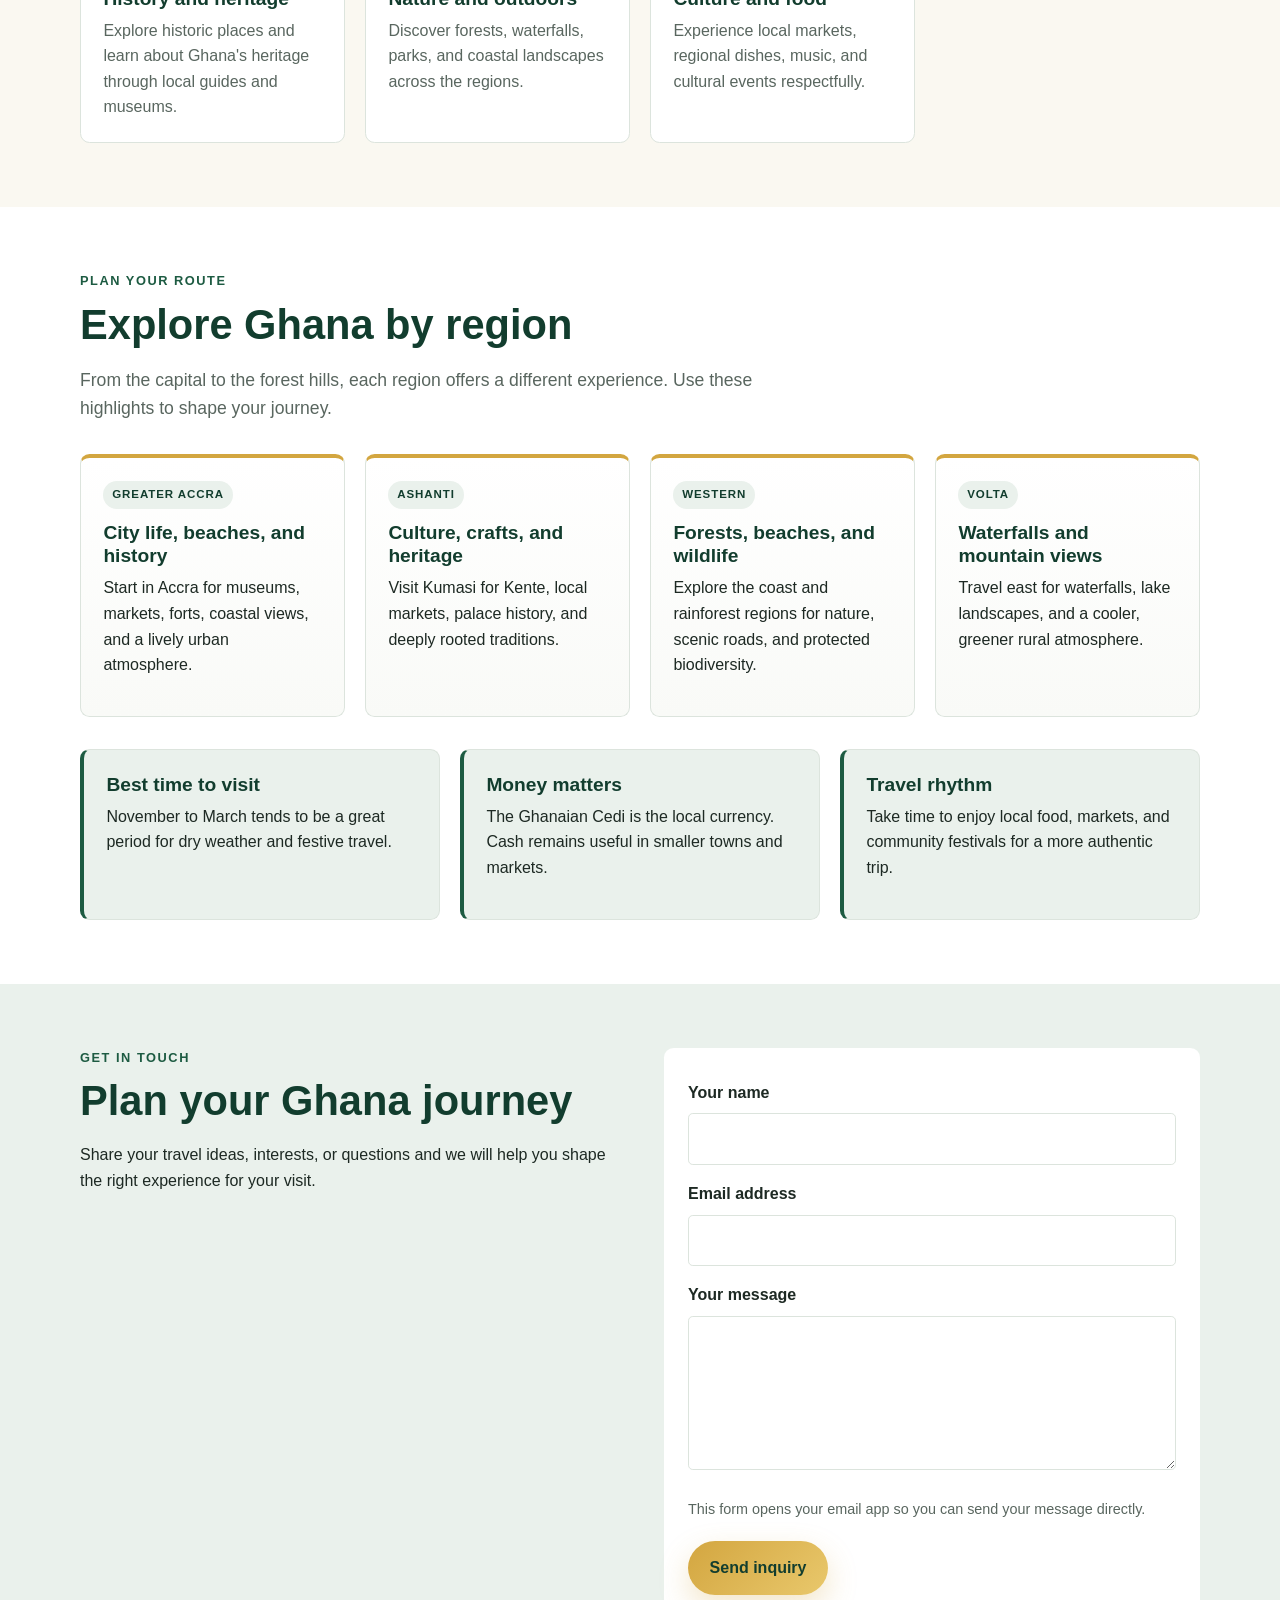
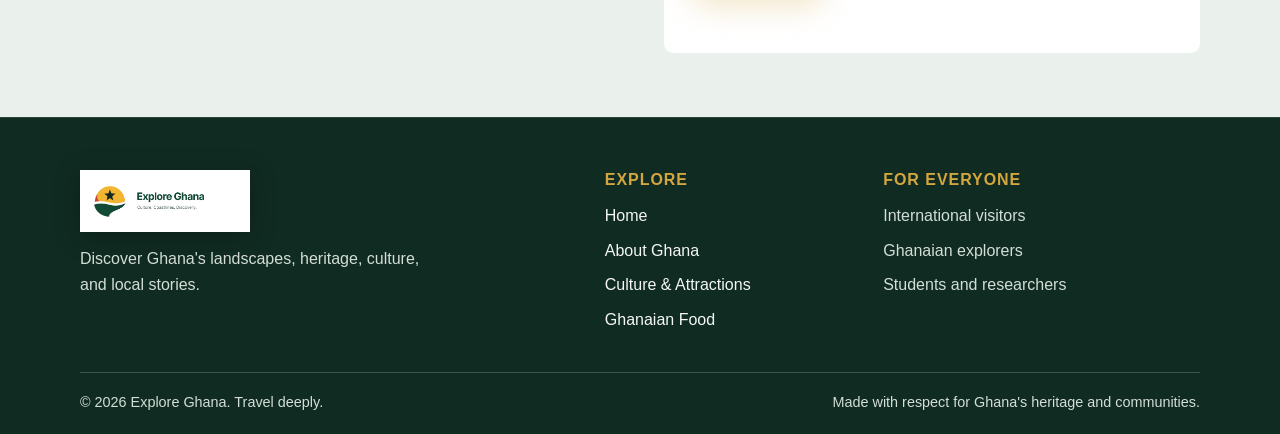
==== commit 9789301d: "Update homepage headline" ====
--- a/index.html
+++ b/index.html
@@ -39,7 +39,7 @@
         <section class="hero" id="home">
             <div class="container hero-content">
                 <p class="eyebrow">A journey through West Africa</p>
-                <h1>Discover Ghana in Full Colour</h1>
+                <h1>Feel Ghana, Remember Forever</h1>
                 <p class="hero-intro">From golden coastlines and rainforest trails to lively markets, heritage landmarks, and unforgettable food, Ghana invites you into a story you will carry with you.</p>
                 <div class="hero-actions">
                     <a class="button" href="culture.html">Explore Culture &amp; Attractions</a>
